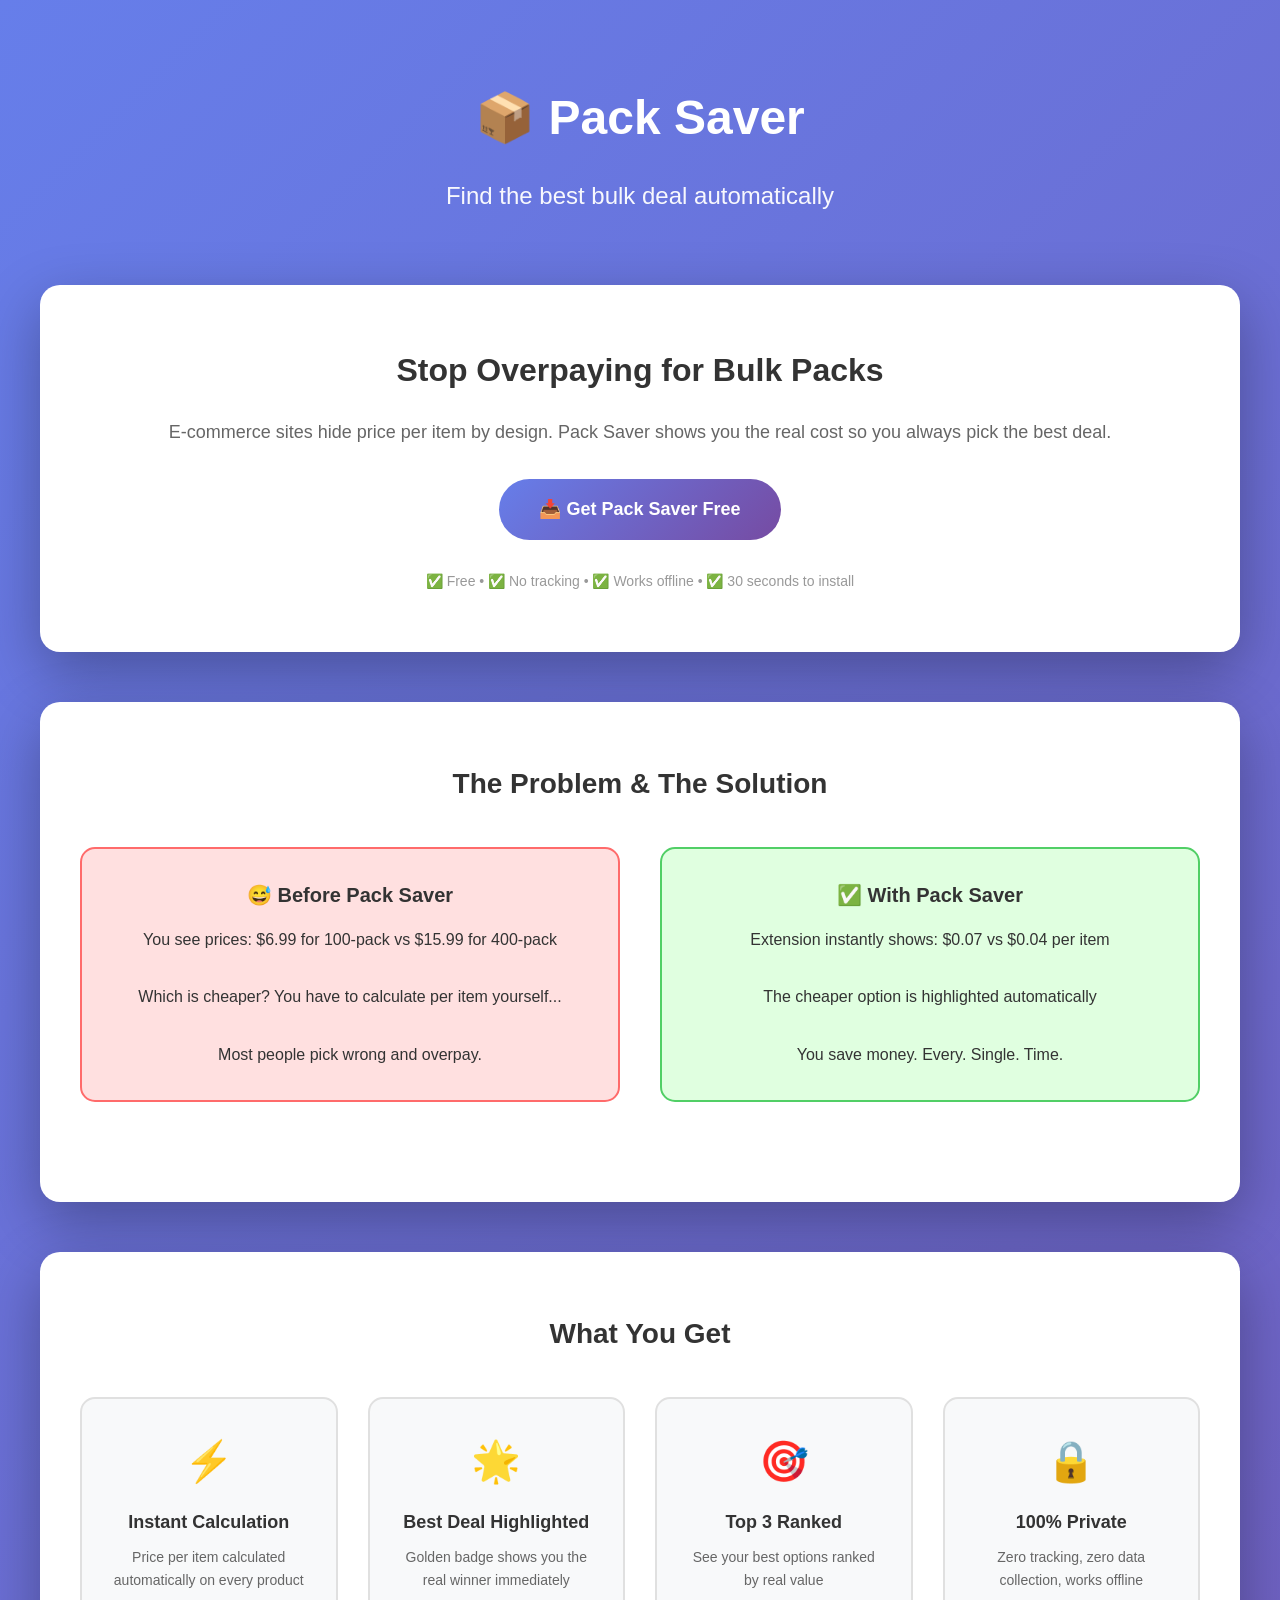
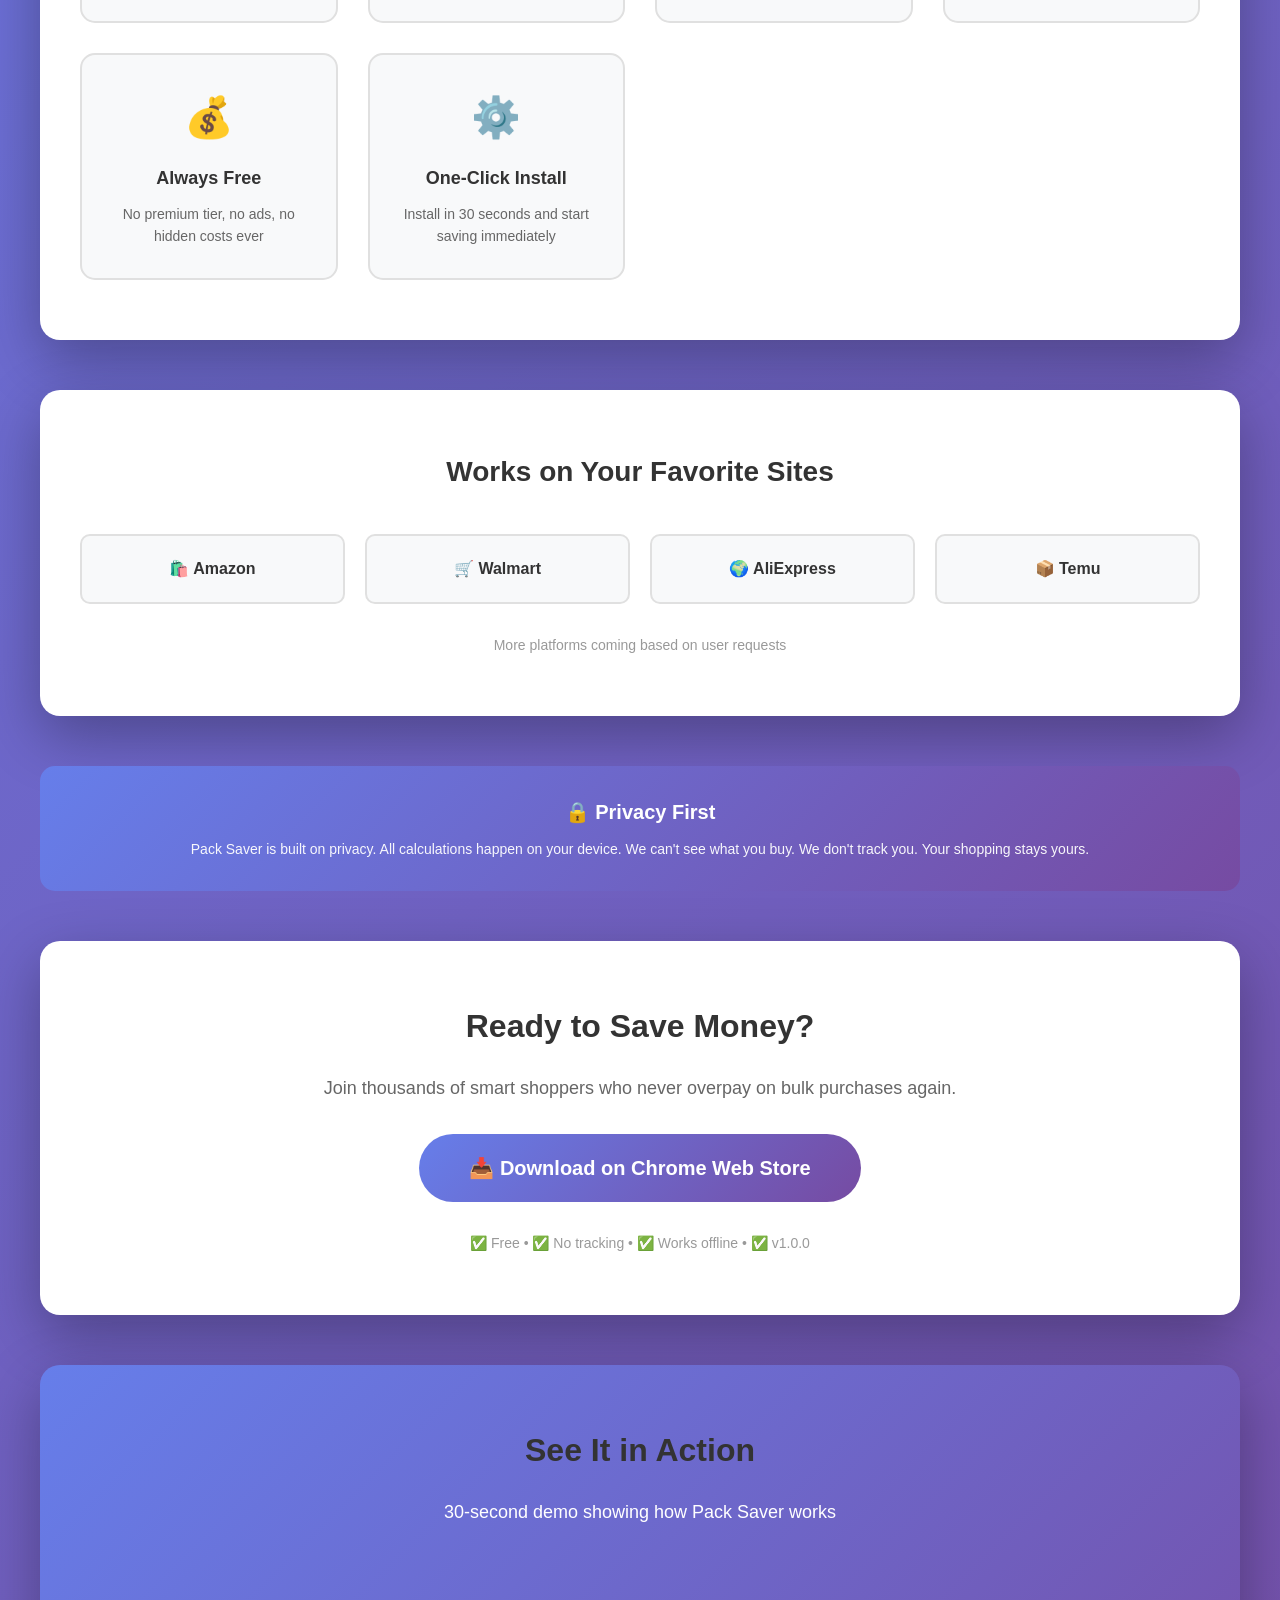
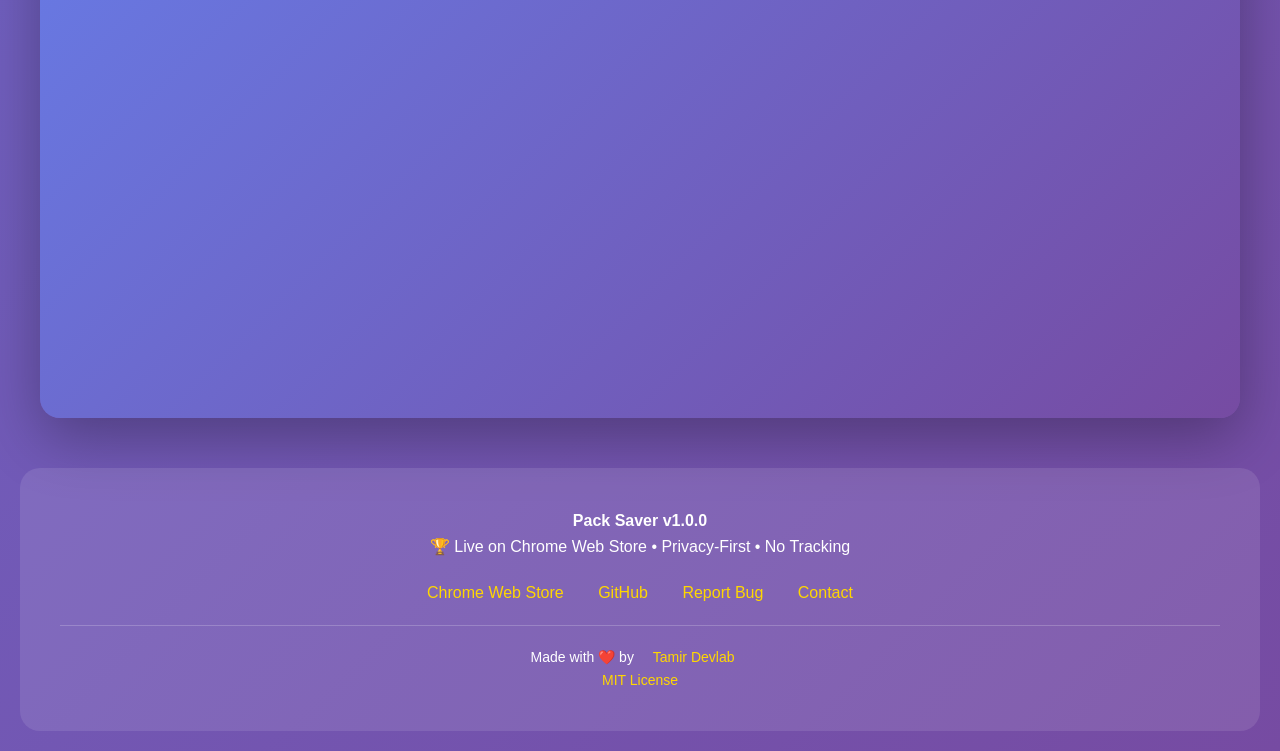
==== docs/index.html @ 0e86348d "Revise HTML structure and styles for better UX Updated meta tags, improved header and footer styles," ====
<!DOCTYPE html>
<html lang="en">
<head>
    <meta charset="UTF-8">
    <meta name="viewport" content="width=device-width, initial-scale=1.0">
    <meta name="description" content="Pack Saver - Instantly find the best bulk deals. Calculate price per item automatically on Amazon, Walmart, AliExpress & Temu. Free, no tracking, works offline.">
    <meta name="keywords" content="Chrome extension, bulk shopping, price comparison, save money, best deals">
    <meta name="author" content="Tamir Devlab">
    <title>Pack Saver - Find the Best Bulk Deal Automatically</title>
    <style>
        * {
            margin: 0;
            padding: 0;
            box-sizing: border-box;
        }

        body {
            font-family: -apple-system, BlinkMacSystemFont, 'Segoe UI', Roboto, Oxygen, Ubuntu, Cantarell, sans-serif;
            line-height: 1.6;
            color: #333;
            background: linear-gradient(135deg, #667eea 0%, #764ba2 100%);
            min-height: 100vh;
            padding: 20px;
        }

        .container {
            max-width: 1200px;
            margin: 0 auto;
        }

        /* Header */
        header {
            text-align: center;
            color: white;
            padding: 60px 20px 40px;
        }

        header h1 {
            font-size: 48px;
            margin-bottom: 20px;
            font-weight: 700;
        }

        header p {
            font-size: 24px;
            font-weight: 300;
            margin-bottom: 30px;
            opacity: 0.95;
        }

        /* Hero Section */
        .hero {
            background: white;
            border-radius: 20px;
            padding: 60px 40px;
            margin-bottom: 50px;
            box-shadow: 0 20px 60px rgba(0,0,0,0.3);
            text-align: center;
        }

        .hero h2 {
            font-size: 32px;
            margin-bottom: 20px;
            color: #333;
        }

        .hero p {
            font-size: 18px;
            color: #666;
            margin-bottom: 30px;
            line-height: 1.8;
        }

        .cta-button {
            display: inline-block;
            background: linear-gradient(135deg, #667eea 0%, #764ba2 100%);
            color: white;
            padding: 16px 40px;
            font-size: 18px;
            border-radius: 50px;
            text-decoration: none;
            font-weight: 600;
            transition: transform 0.2s, box-shadow 0.2s;
            cursor: pointer;
            border: none;
        }

        .cta-button:hover {
            transform: translateY(-3px);
            box-shadow: 0 10px 30px rgba(102, 126, 234, 0.4);
        }

        /* Problem/Solution */
        .problem-solution {
            background: white;
            border-radius: 20px;
            padding: 60px 40px;
            margin-bottom: 50px;
            box-shadow: 0 20px 60px rgba(0,0,0,0.3);
        }

        .problem-solution h2 {
            font-size: 28px;
            margin-bottom: 40px;
            text-align: center;
            color: #333;
        }

        .comparison {
            display: grid;
            grid-template-columns: 1fr 1fr;
            gap: 40px;
            margin-bottom: 40px;
        }

        .comparison-box {
            padding: 30px;
            border-radius: 15px;
            text-align: center;
        }

        .comparison-box.before {
            background: #ffe0e0;
            border: 2px solid #ff6b6b;
        }

        .comparison-box.after {
            background: #e0ffe0;
            border: 2px solid #51cf66;
        }

        .comparison-box h3 {
            font-size: 20px;
            margin-bottom: 15px;
        }

        .comparison-box p {
            font-size: 16px;
            line-height: 1.8;
        }

        /* Features */
        .features {
            background: white;
            border-radius: 20px;
            padding: 60px 40px;
            margin-bottom: 50px;
            box-shadow: 0 20px 60px rgba(0,0,0,0.3);
        }

        .features h2 {
            font-size: 28px;
            margin-bottom: 40px;
            text-align: center;
            color: #333;
        }

        .features-grid {
            display: grid;
            grid-template-columns: repeat(auto-fit, minmax(250px, 1fr));
            gap: 30px;
        }

        .feature-card {
            padding: 30px;
            background: #f8f9fa;
            border-radius: 15px;
            text-align: center;
            border: 2px solid #e0e0e0;
            transition: border-color 0.3s;
        }

        .feature-card:hover {
            border-color: #667eea;
        }

        .feature-card .emoji {
            font-size: 40px;
            margin-bottom: 15px;
            display: block;
        }

        .feature-card h3 {
            font-size: 18px;
            margin-bottom: 10px;
            color: #333;
        }

        .feature-card p {
            font-size: 14px;
            color: #666;
        }

        /* Platforms */
        .platforms {
            background: white;
            border-radius: 20px;
            padding: 60px 40px;
            margin-bottom: 50px;
            box-shadow: 0 20px 60px rgba(0,0,0,0.3);
            text-align: center;
        }

        .platforms h2 {
            font-size: 28px;
            margin-bottom: 40px;
            color: #333;
        }

        .platform-grid {
            display: grid;
            grid-template-columns: repeat(auto-fit, minmax(150px, 1fr));
            gap: 20px;
            margin-bottom: 30px;
        }

        .platform {
            padding: 20px;
            background: #f8f9fa;
            border-radius: 10px;
            font-weight: 600;
            color: #333;
            border: 2px solid #e0e0e0;
        }

        /* Privacy Banner */
        .privacy-banner {
            background: linear-gradient(135deg, #667eea 0%, #764ba2 100%);
            color: white;
            padding: 30px;
            border-radius: 15px;
            text-align: center;
            margin-bottom: 50px;
        }

        .privacy-banner h3 {
            font-size: 20px;
            margin-bottom: 10px;
        }

        .privacy-banner p {
            font-size: 14px;
            opacity: 0.95;
        }

        /* CTA Section */
        .cta-section {
            background: white;
            border-radius: 20px;
            padding: 60px 40px;
            margin-bottom: 50px;
            box-shadow: 0 20px 60px rgba(0,0,0,0.3);
            text-align: center;
        }

        .cta-section h2 {
            font-size: 32px;
            margin-bottom: 20px;
            color: #333;
        }

        .cta-section p {
            font-size: 18px;
            color: #666;
            margin-bottom: 30px;
            line-height: 1.8;
        }

        .badge {
            display: inline-block;
            background: #f8f9fa;
            padding: 15px 25px;
            border-radius: 25px;
            margin: 10px 5px;
            font-size: 14px;
            font-weight: 600;
            color: #333;
            border: 2px solid #667eea;
        }

        /* Footer */
        footer {
            background: rgba(255,255,255,0.1);
            color: white;
            padding: 40px;
            border-radius: 20px;
            text-align: center;
            margin-top: 50px;
        }

        footer a {
            color: #FFD700;
            text-decoration: none;
            margin: 0 15px;
            transition: opacity 0.3s;
        }

        footer a:hover {
            opacity: 0.8;
        }

        .footer-links {
            margin: 20px 0;
        }

        /* Responsive */
        @media (max-width: 768px) {
            header h1 {
                font-size: 32px;
            }

            header p {
                font-size: 18px;
            }

            .comparison {
                grid-template-columns: 1fr;
            }

            .hero, .problem-solution, .features, .platforms, .cta-section, footer {
                padding: 40px 20px;
            }

            .hero h2, .problem-solution h2, .features h2, .cta-section h2 {
                font-size: 24px;
            }
        }
    </style>
</head>
<body>
    <!-- Header -->
    <header>
        <h1>📦 Pack Saver</h1>
        <p>Find the best bulk deal automatically</p>
    </header>

    <div class="container">
        <!-- Hero -->
        <section class="hero">
            <h2>Stop Overpaying for Bulk Packs</h2>
            <p>E-commerce sites hide price per item by design. Pack Saver shows you the real cost so you always pick the best deal.</p>
            
            <a href="https://chromewebstore.google.com/detail/pack-saver-bulk-best-deal/ielgindoagjdlamfkpioiokokfdhpmge" target="_blank" class="cta-button">
                📥 Get Pack Saver Free
            </a>

            <div style="margin-top: 30px; font-size: 14px; color: #999;">
                ✅ Free • ✅ No tracking • ✅ Works offline • ✅ 30 seconds to install
            </div>
        </section>

        <!-- Problem vs Solution -->
        <section class="problem-solution">
            <h2>The Problem & The Solution</h2>
            
            <div class="comparison">
                <div class="comparison-box before">
                    <h3>😅 Before Pack Saver</h3>
                    <p>
                        You see prices: $6.99 for 100-pack vs $15.99 for 400-pack<br><br>
                        Which is cheaper? You have to calculate per item yourself...<br><br>
                        Most people pick wrong and overpay.
                    </p>
                </div>
                
                <div class="comparison-box after">
                    <h3>✅ With Pack Saver</h3>
                    <p>
                        Extension instantly shows: $0.07 vs $0.04 per item<br><br>
                        The cheaper option is highlighted automatically<br><br>
                        You save money. Every. Single. Time.
                    </p>
                </div>
            </div>
        </section>

        <!-- Features -->
        <section class="features">
            <h2>What You Get</h2>
            
            <div class="features-grid">
                <div class="feature-card">
                    <span class="emoji">⚡</span>
                    <h3>Instant Calculation</h3>
                    <p>Price per item calculated automatically on every product</p>
                </div>
                
                <div class="feature-card">
                    <span class="emoji">🌟</span>
                    <h3>Best Deal Highlighted</h3>
                    <p>Golden badge shows you the real winner immediately</p>
                </div>
                
                <div class="feature-card">
                    <span class="emoji">🎯</span>
                    <h3>Top 3 Ranked</h3>
                    <p>See your best options ranked by real value</p>
                </div>
                
                <div class="feature-card">
                    <span class="emoji">🔒</span>
                    <h3>100% Private</h3>
                    <p>Zero tracking, zero data collection, works offline</p>
                </div>
                
                <div class="feature-card">
                    <span class="emoji">💰</span>
                    <h3>Always Free</h3>
                    <p>No premium tier, no ads, no hidden costs ever</p>
                </div>
                
                <div class="feature-card">
                    <span class="emoji">⚙️</span>
                    <h3>One-Click Install</h3>
                    <p>Install in 30 seconds and start saving immediately</p>
                </div>
            </div>
        </section>

        <!-- Platforms -->
        <section class="platforms">
            <h2>Works on Your Favorite Sites</h2>
            
            <div class="platform-grid">
                <div class="platform">🛍️ Amazon</div>
                <div class="platform">🛒 Walmart</div>
                <div class="platform">🌍 AliExpress</div>
                <div class="platform">📦 Temu</div>
            </div>
            
            <p style="font-size: 14px; color: #999;">More platforms coming based on user requests</p>
        </section>

        <!-- Privacy -->
        <section class="privacy-banner">
            <h3>🔒 Privacy First</h3>
            <p>Pack Saver is built on privacy. All calculations happen on your device. We can't see what you buy. We don't track you. Your shopping stays yours.</p>
        </section>

        <!-- Call to Action -->
        <section class="cta-section">
            <h2>Ready to Save Money?</h2>
            <p>Join thousands of smart shoppers who never overpay on bulk purchases again.</p>
            
            <a href="https://chromewebstore.google.com/detail/pack-saver-bulk-best-deal/ielgindoagjdlamfkpioiokokfdhpmge" target="_blank" class="cta-button" style="font-size: 20px; padding: 18px 50px;">
                📥 Download on Chrome Web Store
            </a>

            <div style="margin-top: 30px; font-size: 14px; color: #999;">
                ✅ Free • ✅ No tracking • ✅ Works offline • ✅ v1.0.0
            </div>
        </section>

        <!-- Demo Video -->
        <section class="hero" style="background: linear-gradient(135deg, #667eea 0%, #764ba2 100%); color: white;">
            <h2>See It in Action</h2>
            <p style="color: white; margin-bottom: 30px;">30-second demo showing how Pack Saver works</p>
            
            <iframe width="100%" height="400" style="border-radius: 15px; max-width: 600px; margin: 0 auto; display: block;"
                src="https://www.youtube.com/embed/cP961MSi1RQ" frameborder="0" allow="accelerometer; autoplay; clipboard-write; encrypted-media; gyroscope; picture-in-picture" allowfullscreen>
            </iframe>
        </section>
    </div>

    <!-- Footer -->
    <footer>
        <p><strong>Pack Saver v1.0.0</strong></p>
        <p>🏆 Live on Chrome Web Store • Privacy-First • No Tracking</p>
        
        <div class="footer-links">
            <a href="https://chromewebstore.google.com/detail/pack-saver-bulk-best-deal/ielgindoagjdlamfkpioiokokfdhpmge" target="_blank">Chrome Web Store</a>
            <a href="https://github.com/tamir-br/Pack-Saver" target="_blank">GitHub</a>
            <a href="https://github.com/tamir-br/Pack-Saver/issues" target="_blank">Report Bug</a>
            <a href="mailto:tamir.devlab@gmail.com">Contact</a>
        </div>

        <p style="margin-top: 20px; font-size: 14px; border-top: 1px solid rgba(255,255,255,0.2); padding-top: 20px;">
            Made with ❤️ by <a href="https://github.com/tamir-br" target="_blank">Tamir Devlab</a><br>
            <a href="https://github.com/tamir-br/Pack-Saver/blob/main/LICENSE" target="_blank">MIT License</a>
        </p>
    </footer>
</body>
</html>
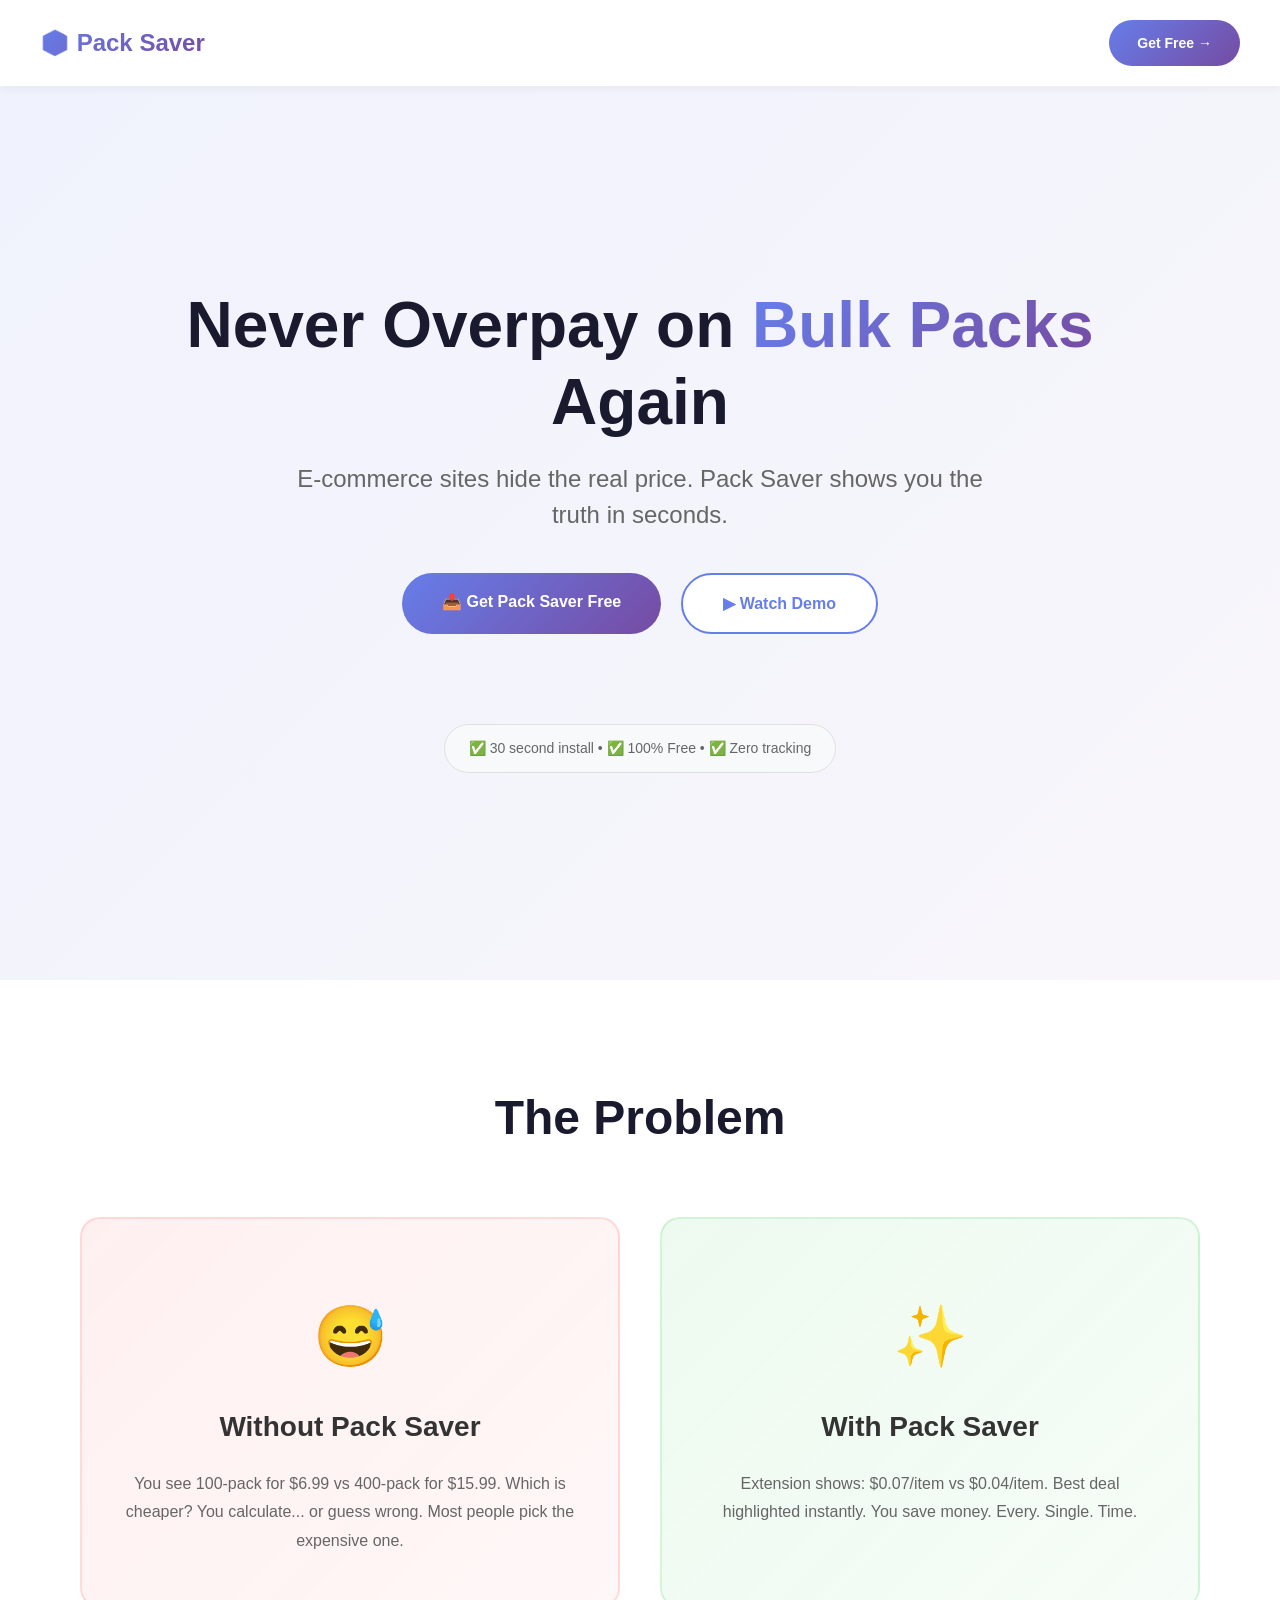
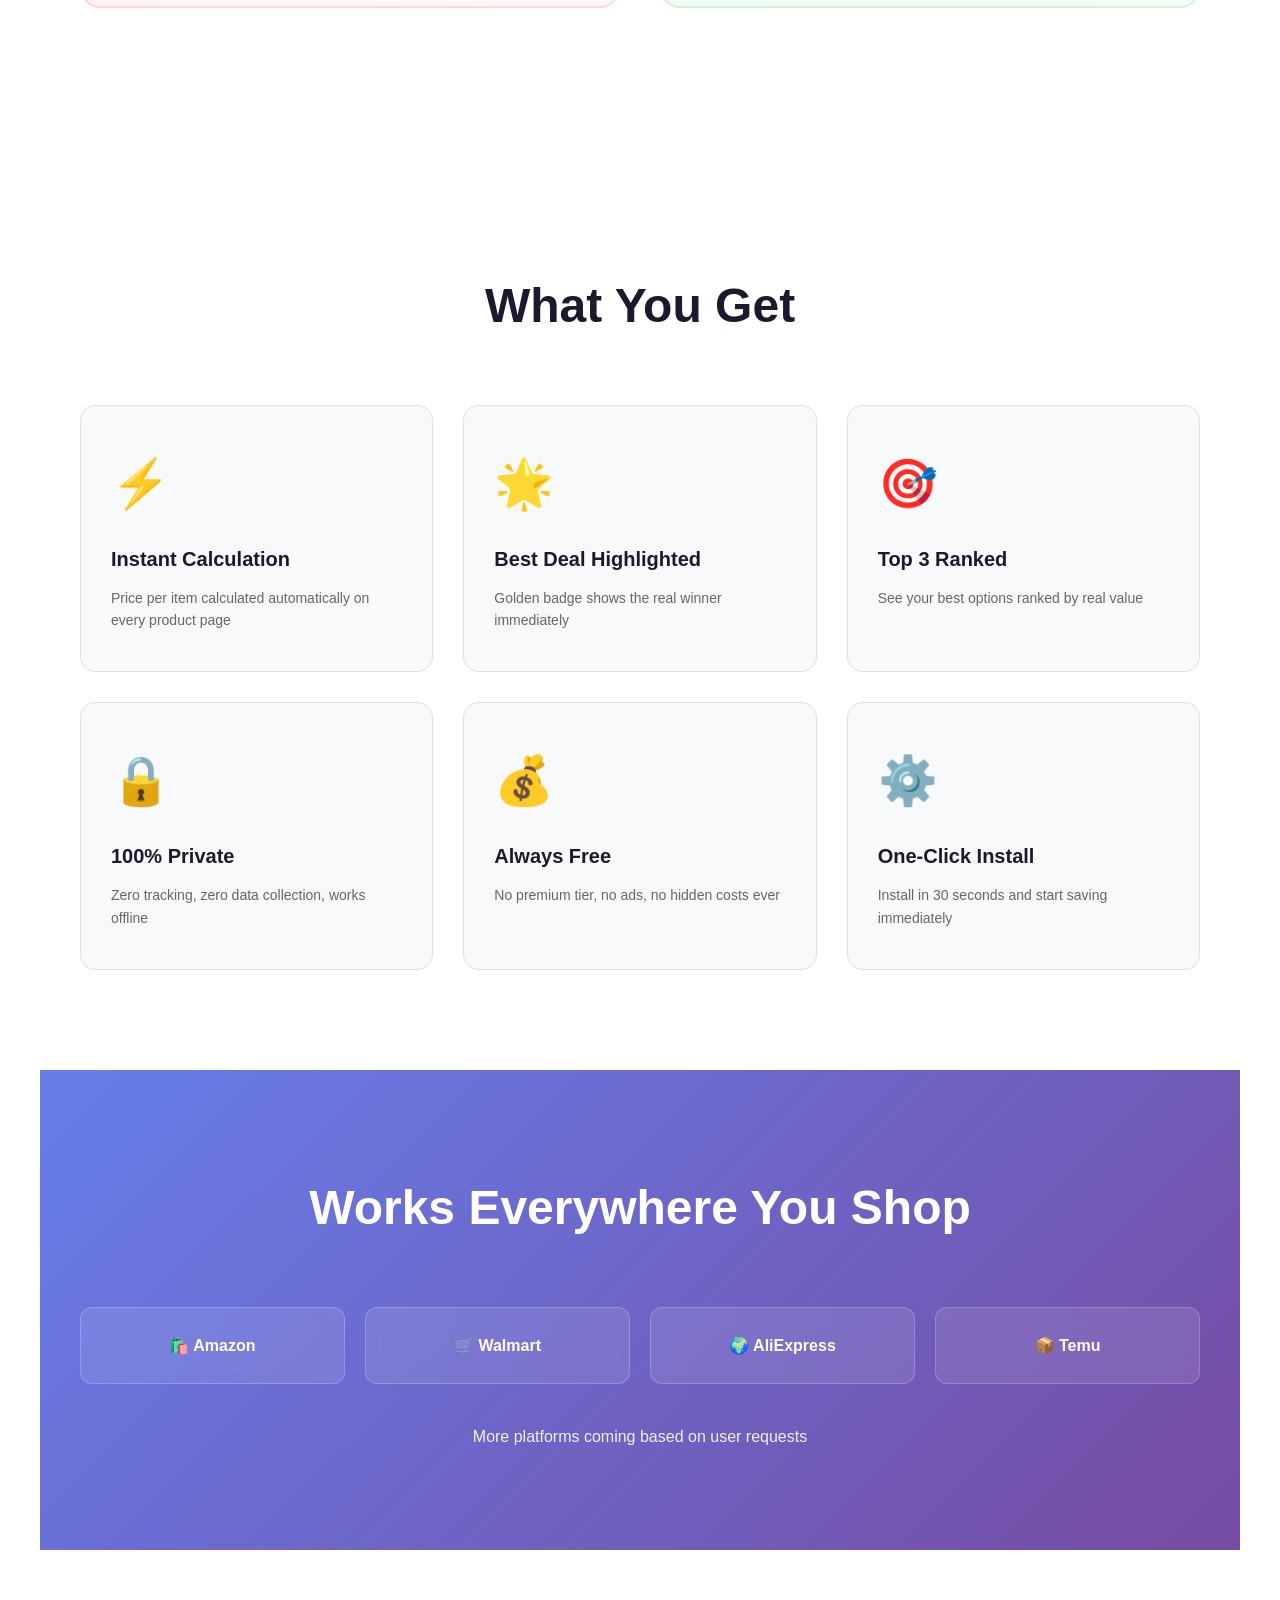
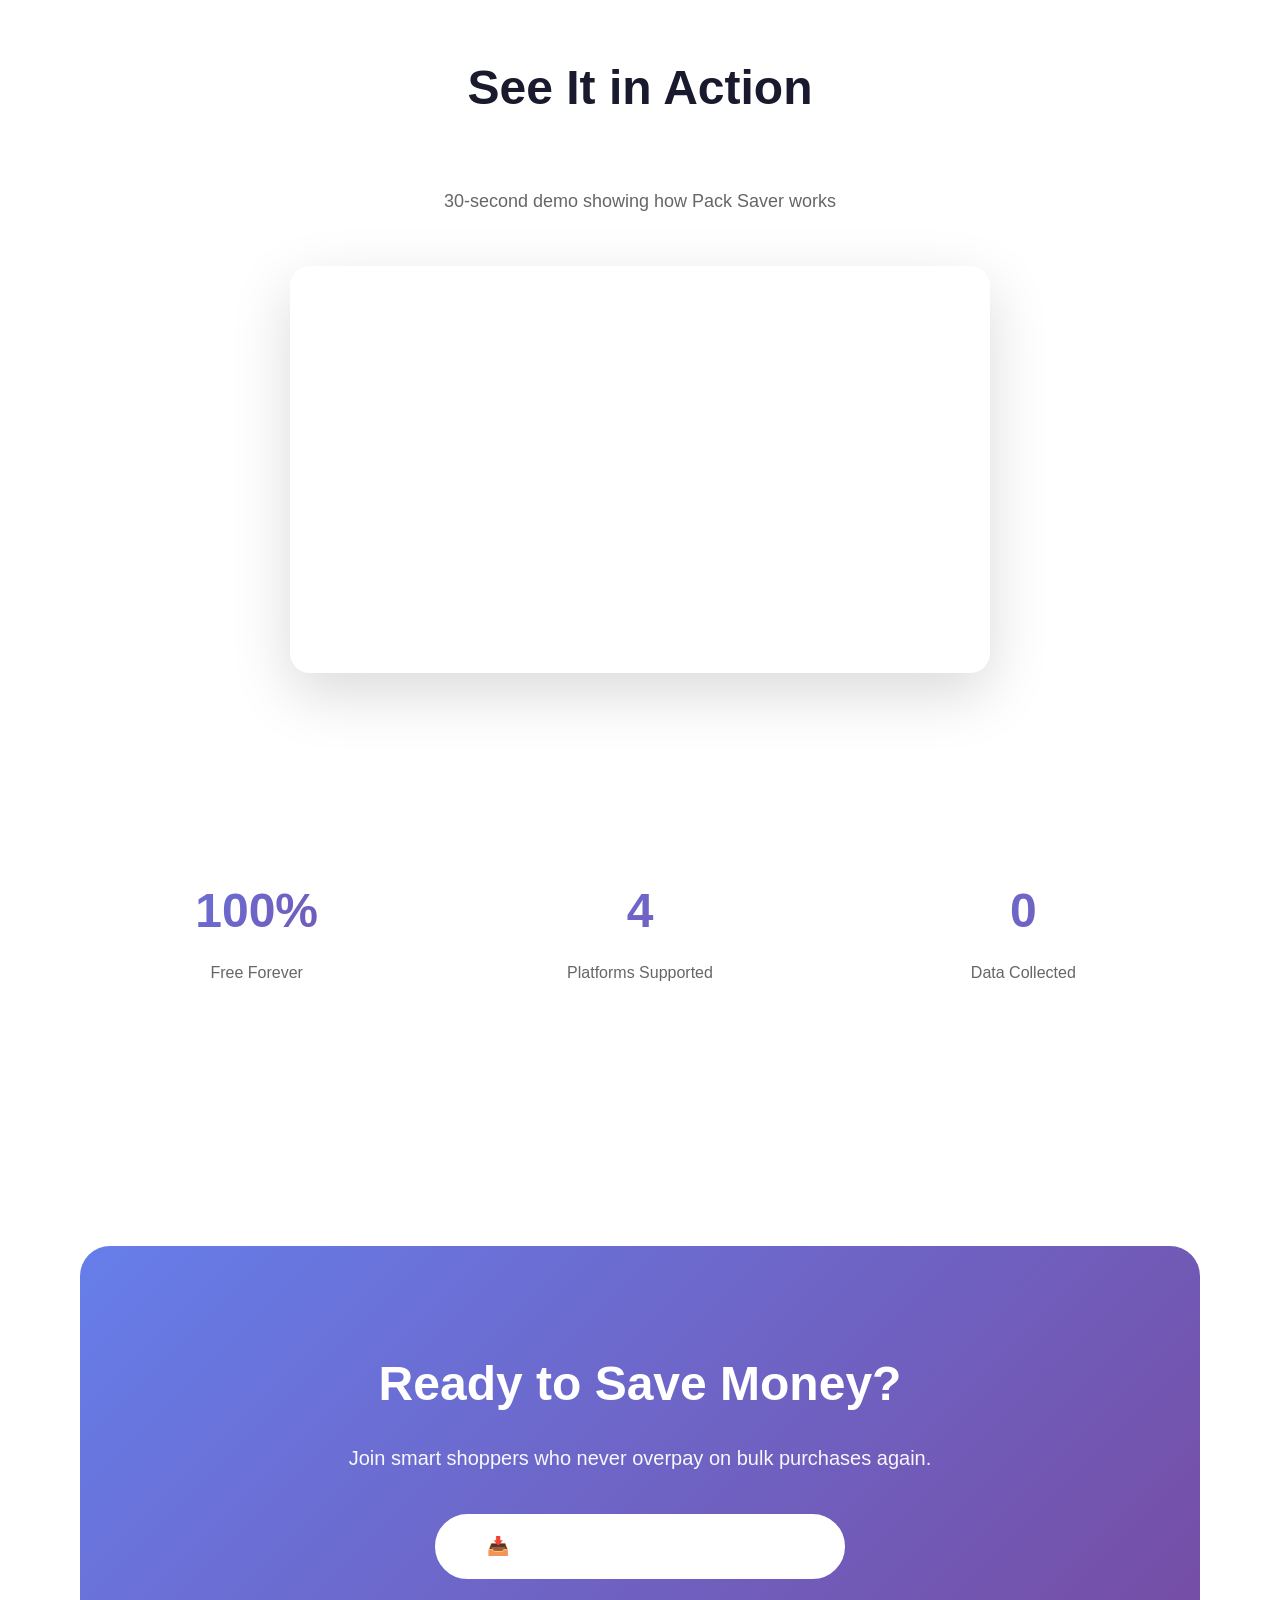
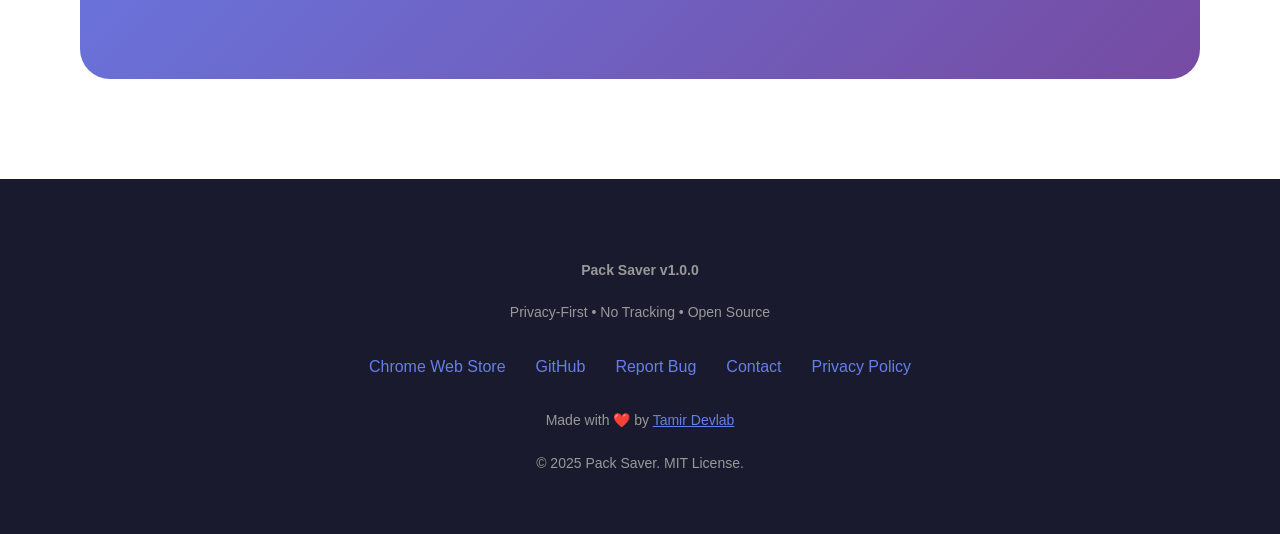
==== commit 575c1dec: "Refactor styles and update HTML structure Added CSS variables for theming and improved layout styles" ====
--- a/docs/index.html
+++ b/docs/index.html
@@ -14,470 +14,650 @@
             box-sizing: border-box;
         }
 
+        :root {
+            --primary: #667eea;
+            --primary-dark: #764ba2;
+            --accent: #FFD700;
+            --dark: #1a1a2e;
+            --light: #f8f9fa;
+            --text: #333;
+            --text-light: #666;
+        }
+
+        html {
+            scroll-behavior: smooth;
+        }
+
         body {
             font-family: -apple-system, BlinkMacSystemFont, 'Segoe UI', Roboto, Oxygen, Ubuntu, Cantarell, sans-serif;
             line-height: 1.6;
-            color: #333;
-            background: linear-gradient(135deg, #667eea 0%, #764ba2 100%);
-            min-height: 100vh;
-            padding: 20px;
-        }
-
-        .container {
-            max-width: 1200px;
-            margin: 0 auto;
-        }
-
-        /* Header */
-        header {
-            text-align: center;
+            color: var(--text);
+            background: #fff;
+            overflow-x: hidden;
+        }
+
+        /* Navigation */
+        nav {
+            position: fixed;
+            top: 0;
+            width: 100%;
+            background: rgba(255, 255, 255, 0.95);
+            backdrop-filter: blur(10px);
+            padding: 20px 40px;
+            display: flex;
+            justify-content: space-between;
+            align-items: center;
+            z-index: 1000;
+            box-shadow: 0 2px 10px rgba(0,0,0,0.05);
+        }
+
+        nav .logo {
+            font-size: 24px;
+            font-weight: 700;
+            background: linear-gradient(135deg, var(--primary), var(--primary-dark));
+            -webkit-background-clip: text;
+            -webkit-text-fill-color: transparent;
+            background-clip: text;
+        }
+
+        nav .cta-nav {
+            background: linear-gradient(135deg, var(--primary), var(--primary-dark));
             color: white;
-            padding: 60px 20px 40px;
-        }
-
-        header h1 {
-            font-size: 48px;
-            margin-bottom: 20px;
-            font-weight: 700;
-        }
-
-        header p {
-            font-size: 24px;
-            font-weight: 300;
-            margin-bottom: 30px;
-            opacity: 0.95;
-        }
-
-        /* Hero Section */
-        .hero {
-            background: white;
-            border-radius: 20px;
-            padding: 60px 40px;
-            margin-bottom: 50px;
-            box-shadow: 0 20px 60px rgba(0,0,0,0.3);
-            text-align: center;
-        }
-
-        .hero h2 {
-            font-size: 32px;
-            margin-bottom: 20px;
-            color: #333;
-        }
-
-        .hero p {
-            font-size: 18px;
-            color: #666;
-            margin-bottom: 30px;
-            line-height: 1.8;
-        }
-
-        .cta-button {
-            display: inline-block;
-            background: linear-gradient(135deg, #667eea 0%, #764ba2 100%);
-            color: white;
-            padding: 16px 40px;
-            font-size: 18px;
+            padding: 12px 28px;
             border-radius: 50px;
             text-decoration: none;
             font-weight: 600;
             transition: transform 0.2s, box-shadow 0.2s;
             cursor: pointer;
             border: none;
-        }
-
-        .cta-button:hover {
+            font-size: 14px;
+        }
+
+        nav .cta-nav:hover {
+            transform: translateY(-2px);
+            box-shadow: 0 10px 25px rgba(102, 126, 234, 0.3);
+        }
+
+        /* Hero Section */
+        .hero {
+            margin-top: 80px;
+            min-height: 100vh;
+            display: flex;
+            align-items: center;
+            justify-content: center;
+            background: linear-gradient(135deg, rgba(102, 126, 234, 0.1) 0%, rgba(118, 75, 162, 0.05) 100%);
+            position: relative;
+            overflow: hidden;
+        }
+
+        .hero::before {
+            content: '';
+            position: absolute;
+            top: -50%;
+            right: -50%;
+            width: 500px;
+            height: 500px;
+            background: radial-gradient(circle, rgba(102, 126, 234, 0.1) 0%, transparent 70%);
+            border-radius: 50%;
+            pointer-events: none;
+        }
+
+        .hero::after {
+            content: '';
+            position: absolute;
+            bottom: -50%;
+            left: -50%;
+            width: 500px;
+            height: 500px;
+            background: radial-gradient(circle, rgba(118, 75, 162, 0.1) 0%, transparent 70%);
+            border-radius: 50%;
+            pointer-events: none;
+        }
+
+        .hero-content {
+            max-width: 1000px;
+            margin: 0 auto;
+            padding: 80px 40px;
+            text-align: center;
+            position: relative;
+            z-index: 10;
+        }
+
+        .hero h1 {
+            font-size: 64px;
+            font-weight: 800;
+            margin-bottom: 20px;
+            line-height: 1.2;
+            color: var(--dark);
+        }
+
+        .hero h1 .highlight {
+            background: linear-gradient(135deg, var(--primary), var(--primary-dark));
+            -webkit-background-clip: text;
+            -webkit-text-fill-color: transparent;
+            background-clip: text;
+        }
+
+        .hero-subtitle {
+            font-size: 24px;
+            color: var(--text-light);
+            margin-bottom: 40px;
+            line-height: 1.5;
+            max-width: 700px;
+            margin-left: auto;
+            margin-right: auto;
+        }
+
+        .hero-cta {
+            display: flex;
+            gap: 20px;
+            justify-content: center;
+            flex-wrap: wrap;
+            margin-bottom: 60px;
+        }
+
+        .btn {
+            padding: 16px 40px;
+            font-size: 16px;
+            border-radius: 50px;
+            font-weight: 600;
+            text-decoration: none;
+            transition: all 0.3s;
+            cursor: pointer;
+            border: none;
+            display: inline-block;
+        }
+
+        .btn-primary {
+            background: linear-gradient(135deg, var(--primary), var(--primary-dark));
+            color: white;
+        }
+
+        .btn-primary:hover {
             transform: translateY(-3px);
-            box-shadow: 0 10px 30px rgba(102, 126, 234, 0.4);
-        }
-
-        /* Problem/Solution */
-        .problem-solution {
+            box-shadow: 0 15px 40px rgba(102, 126, 234, 0.3);
+        }
+
+        .btn-secondary {
+            border: 2px solid var(--primary);
+            color: var(--primary);
             background: white;
-            border-radius: 20px;
-            padding: 60px 40px;
-            margin-bottom: 50px;
-            box-shadow: 0 20px 60px rgba(0,0,0,0.3);
-        }
-
-        .problem-solution h2 {
-            font-size: 28px;
-            margin-bottom: 40px;
-            text-align: center;
-            color: #333;
-        }
-
-        .comparison {
+        }
+
+        .btn-secondary:hover {
+            background: var(--primary);
+            color: white;
+            transform: translateY(-3px);
+        }
+
+        .demo-badge {
+            display: inline-block;
+            background: var(--light);
+            padding: 12px 24px;
+            border-radius: 50px;
+            font-size: 14px;
+            color: var(--text-light);
+            margin-top: 30px;
+            border: 1px solid #e0e0e0;
+        }
+
+        /* Problem/Solution Section */
+        .section {
+            max-width: 1200px;
+            margin: 0 auto;
+            padding: 100px 40px;
+        }
+
+        .section-title {
+            font-size: 48px;
+            font-weight: 800;
+            text-align: center;
+            margin-bottom: 60px;
+            color: var(--dark);
+        }
+
+        .comparison-grid {
             display: grid;
             grid-template-columns: 1fr 1fr;
             gap: 40px;
-            margin-bottom: 40px;
-        }
-
-        .comparison-box {
-            padding: 30px;
-            border-radius: 15px;
-            text-align: center;
-        }
-
-        .comparison-box.before {
-            background: #ffe0e0;
-            border: 2px solid #ff6b6b;
-        }
-
-        .comparison-box.after {
-            background: #e0ffe0;
-            border: 2px solid #51cf66;
-        }
-
-        .comparison-box h3 {
-            font-size: 20px;
-            margin-bottom: 15px;
-        }
-
-        .comparison-box p {
+            margin-bottom: 60px;
+        }
+
+        .comparison-card {
+            padding: 50px 40px;
+            border-radius: 20px;
+            text-align: center;
+        }
+
+        .comparison-card.before {
+            background: linear-gradient(135deg, rgba(255, 107, 107, 0.1) 0%, rgba(255, 107, 107, 0.05) 100%);
+            border: 2px solid rgba(255, 107, 107, 0.2);
+        }
+
+        .comparison-card.after {
+            background: linear-gradient(135deg, rgba(81, 207, 102, 0.1) 0%, rgba(81, 207, 102, 0.05) 100%);
+            border: 2px solid rgba(81, 207, 102, 0.2);
+        }
+
+        .comparison-card h3 {
+            font-size: 28px;
+            margin-bottom: 20px;
+            font-weight: 700;
+        }
+
+        .comparison-card .big-emoji {
+            font-size: 60px;
+            margin: 20px 0;
+        }
+
+        .comparison-card p {
             font-size: 16px;
+            color: var(--text-light);
             line-height: 1.8;
         }
 
-        /* Features */
-        .features {
-            background: white;
-            border-radius: 20px;
-            padding: 60px 40px;
-            margin-bottom: 50px;
-            box-shadow: 0 20px 60px rgba(0,0,0,0.3);
-        }
-
-        .features h2 {
-            font-size: 28px;
-            margin-bottom: 40px;
-            text-align: center;
-            color: #333;
-        }
-
+        /* Features Section */
         .features-grid {
             display: grid;
-            grid-template-columns: repeat(auto-fit, minmax(250px, 1fr));
+            grid-template-columns: repeat(auto-fit, minmax(280px, 1fr));
             gap: 30px;
+            margin-top: 60px;
         }
 
         .feature-card {
-            padding: 30px;
-            background: #f8f9fa;
+            padding: 40px 30px;
+            background: var(--light);
             border-radius: 15px;
-            text-align: center;
-            border: 2px solid #e0e0e0;
-            transition: border-color 0.3s;
+            border: 1px solid #e0e0e0;
+            transition: all 0.3s;
         }
 
         .feature-card:hover {
-            border-color: #667eea;
-        }
-
-        .feature-card .emoji {
-            font-size: 40px;
-            margin-bottom: 15px;
+            transform: translateY(-10px);
+            box-shadow: 0 20px 40px rgba(0, 0, 0, 0.1);
+            border-color: var(--primary);
+        }
+
+        .feature-card .icon {
+            font-size: 48px;
+            margin-bottom: 20px;
             display: block;
         }
 
-        .feature-card h3 {
-            font-size: 18px;
-            margin-bottom: 10px;
-            color: #333;
+        .feature-card h4 {
+            font-size: 20px;
+            margin-bottom: 12px;
+            font-weight: 700;
+            color: var(--dark);
         }
 
         .feature-card p {
             font-size: 14px;
-            color: #666;
-        }
-
-        /* Platforms */
-        .platforms {
-            background: white;
-            border-radius: 20px;
-            padding: 60px 40px;
-            margin-bottom: 50px;
-            box-shadow: 0 20px 60px rgba(0,0,0,0.3);
-            text-align: center;
-        }
-
-        .platforms h2 {
-            font-size: 28px;
-            margin-bottom: 40px;
-            color: #333;
-        }
-
-        .platform-grid {
+            color: var(--text-light);
+            line-height: 1.6;
+        }
+
+        /* Platforms Section */
+        .platforms-section {
+            background: linear-gradient(135deg, var(--primary) 0%, var(--primary-dark) 100%);
+            color: white;
+            text-align: center;
+        }
+
+        .platforms-section .section-title {
+            color: white;
+            margin-bottom: 60px;
+        }
+
+        .platforms-grid {
             display: grid;
             grid-template-columns: repeat(auto-fit, minmax(150px, 1fr));
             gap: 20px;
-            margin-bottom: 30px;
-        }
-
-        .platform {
-            padding: 20px;
-            background: #f8f9fa;
-            border-radius: 10px;
+            margin-bottom: 40px;
+        }
+
+        .platform-badge {
+            background: rgba(255, 255, 255, 0.1);
+            padding: 25px 20px;
+            border-radius: 12px;
             font-weight: 600;
-            color: #333;
-            border: 2px solid #e0e0e0;
-        }
-
-        /* Privacy Banner */
-        .privacy-banner {
-            background: linear-gradient(135deg, #667eea 0%, #764ba2 100%);
+            border: 1px solid rgba(255, 255, 255, 0.2);
+            backdrop-filter: blur(10px);
+            transition: all 0.3s;
+        }
+
+        .platform-badge:hover {
+            background: rgba(255, 255, 255, 0.2);
+            transform: translateY(-5px);
+        }
+
+        /* Video Section */
+        .video-section {
+            text-align: center;
+        }
+
+        .video-container {
+            max-width: 700px;
+            margin: 50px auto 0;
+            border-radius: 20px;
+            overflow: hidden;
+            box-shadow: 0 20px 60px rgba(0, 0, 0, 0.15);
+        }
+
+        .video-container iframe {
+            width: 100%;
+            height: 400px;
+            border: none;
+        }
+
+        /* Stats Section */
+        .stats {
+            display: grid;
+            grid-template-columns: repeat(auto-fit, minmax(200px, 1fr));
+            gap: 30px;
+            margin-bottom: 60px;
+        }
+
+        .stat-box {
+            text-align: center;
+        }
+
+        .stat-number {
+            font-size: 48px;
+            font-weight: 800;
+            background: linear-gradient(135deg, var(--primary), var(--primary-dark));
+            -webkit-background-clip: text;
+            -webkit-text-fill-color: transparent;
+            background-clip: text;
+        }
+
+        .stat-label {
+            font-size: 16px;
+            color: var(--text-light);
+            margin-top: 10px;
+        }
+
+        /* CTA Final Section */
+        .final-cta {
+            background: linear-gradient(135deg, var(--primary) 0%, var(--primary-dark) 100%);
             color: white;
-            padding: 30px;
-            border-radius: 15px;
-            text-align: center;
-            margin-bottom: 50px;
-        }
-
-        .privacy-banner h3 {
+            text-align: center;
+            padding: 100px 40px;
+            border-radius: 30px;
+        }
+
+        .final-cta h2 {
+            font-size: 48px;
+            margin-bottom: 20px;
+            font-weight: 800;
+        }
+
+        .final-cta p {
             font-size: 20px;
-            margin-bottom: 10px;
-        }
-
-        .privacy-banner p {
-            font-size: 14px;
+            margin-bottom: 40px;
             opacity: 0.95;
-        }
-
-        /* CTA Section */
-        .cta-section {
-            background: white;
-            border-radius: 20px;
-            padding: 60px 40px;
-            margin-bottom: 50px;
-            box-shadow: 0 20px 60px rgba(0,0,0,0.3);
-            text-align: center;
-        }
-
-        .cta-section h2 {
-            font-size: 32px;
-            margin-bottom: 20px;
-            color: #333;
-        }
-
-        .cta-section p {
-            font-size: 18px;
-            color: #666;
-            margin-bottom: 30px;
-            line-height: 1.8;
-        }
-
-        .badge {
-            display: inline-block;
-            background: #f8f9fa;
-            padding: 15px 25px;
-            border-radius: 25px;
-            margin: 10px 5px;
-            font-size: 14px;
-            font-weight: 600;
-            color: #333;
-            border: 2px solid #667eea;
+            max-width: 600px;
+            margin-left: auto;
+            margin-right: auto;
         }
 
         /* Footer */
         footer {
-            background: rgba(255,255,255,0.1);
+            background: var(--dark);
             color: white;
-            padding: 40px;
-            border-radius: 20px;
-            text-align: center;
-            margin-top: 50px;
-        }
-
-        footer a {
-            color: #FFD700;
+            padding: 60px 40px;
+            text-align: center;
+        }
+
+        .footer-links {
+            display: flex;
+            justify-content: center;
+            gap: 30px;
+            margin: 30px 0;
+            flex-wrap: wrap;
+        }
+
+        .footer-links a {
+            color: var(--primary);
             text-decoration: none;
-            margin: 0 15px;
             transition: opacity 0.3s;
         }
 
-        footer a:hover {
+        .footer-links a:hover {
             opacity: 0.8;
         }
 
-        .footer-links {
-            margin: 20px 0;
+        footer p {
+            color: #999;
+            font-size: 14px;
+            margin-top: 20px;
         }
 
         /* Responsive */
         @media (max-width: 768px) {
-            header h1 {
+            nav {
+                padding: 15px 20px;
+            }
+
+            .hero {
+                margin-top: 60px;
+            }
+
+            .hero-content {
+                padding: 40px 20px;
+            }
+
+            .hero h1 {
+                font-size: 42px;
+            }
+
+            .hero-subtitle {
+                font-size: 18px;
+            }
+
+            .section {
+                padding: 60px 20px;
+            }
+
+            .section-title {
+                font-size: 36px;
+            }
+
+            .comparison-grid {
+                grid-template-columns: 1fr;
+                gap: 20px;
+            }
+
+            .comparison-card {
+                padding: 30px 20px;
+            }
+
+            .video-container iframe {
+                height: 250px;
+            }
+
+            .final-cta {
+                padding: 50px 20px;
+            }
+
+            .final-cta h2 {
                 font-size: 32px;
             }
 
-            header p {
-                font-size: 18px;
-            }
-
-            .comparison {
-                grid-template-columns: 1fr;
-            }
-
-            .hero, .problem-solution, .features, .platforms, .cta-section, footer {
-                padding: 40px 20px;
-            }
-
-            .hero h2, .problem-solution h2, .features h2, .cta-section h2 {
-                font-size: 24px;
-            }
+            .hero h1 {
+                font-size: 36px;
+            }
+        }
+
+        /* Smooth animations */
+        @keyframes fadeInUp {
+            from {
+                opacity: 0;
+                transform: translateY(30px);
+            }
+            to {
+                opacity: 1;
+                transform: translateY(0);
+            }
+        }
+
+        .animate {
+            animation: fadeInUp 0.6s ease-out;
         }
     </style>
 </head>
 <body>
-    <!-- Header -->
-    <header>
-        <h1>📦 Pack Saver</h1>
-        <p>Find the best bulk deal automatically</p>
-    </header>
-
-    <div class="container">
-        <!-- Hero -->
-        <section class="hero">
-            <h2>Stop Overpaying for Bulk Packs</h2>
-            <p>E-commerce sites hide price per item by design. Pack Saver shows you the real cost so you always pick the best deal.</p>
+    <!-- Navigation -->
+    <nav>
+        <div class="logo">📦 Pack Saver</div>
+        <a href="https://chromewebstore.google.com/detail/pack-saver-bulk-best-deal/ielgindoagjdlamfkpioiokokfdhpmge" target="_blank" class="cta-nav">Get Free →</a>
+    </nav>
+
+    <!-- Hero Section -->
+    <section class="hero">
+        <div class="hero-content">
+            <h1>Never Overpay on <span class="highlight">Bulk Packs</span> Again</h1>
+            <p class="hero-subtitle">E-commerce sites hide the real price. Pack Saver shows you the truth in seconds.</p>
             
-            <a href="https://chromewebstore.google.com/detail/pack-saver-bulk-best-deal/ielgindoagjdlamfkpioiokokfdhpmge" target="_blank" class="cta-button">
-                📥 Get Pack Saver Free
-            </a>
-
-            <div style="margin-top: 30px; font-size: 14px; color: #999;">
-                ✅ Free • ✅ No tracking • ✅ Works offline • ✅ 30 seconds to install
-            </div>
-        </section>
-
-        <!-- Problem vs Solution -->
-        <section class="problem-solution">
-            <h2>The Problem & The Solution</h2>
+            <div class="hero-cta">
+                <a href="https://chromewebstore.google.com/detail/pack-saver-bulk-best-deal/ielgindoagjdlamfkpioiokokfdhpmge" target="_blank" class="btn btn-primary">📥 Get Pack Saver Free</a>
+                <a href="#demo" class="btn btn-secondary">▶ Watch Demo</a>
+            </div>
+
+            <div class="demo-badge">
+                ✅ 30 second install • ✅ 100% Free • ✅ Zero tracking
+            </div>
+        </div>
+    </section>
+
+    <!-- Problem/Solution Section -->
+    <section class="section">
+        <h2 class="section-title">The Problem</h2>
+        
+        <div class="comparison-grid">
+            <div class="comparison-card before">
+                <div class="big-emoji">😅</div>
+                <h3>Without Pack Saver</h3>
+                <p>You see 100-pack for $6.99 vs 400-pack for $15.99. Which is cheaper? You calculate... or guess wrong. Most people pick the expensive one.</p>
+            </div>
             
-            <div class="comparison">
-                <div class="comparison-box before">
-                    <h3>😅 Before Pack Saver</h3>
-                    <p>
-                        You see prices: $6.99 for 100-pack vs $15.99 for 400-pack<br><br>
-                        Which is cheaper? You have to calculate per item yourself...<br><br>
-                        Most people pick wrong and overpay.
-                    </p>
-                </div>
-                
-                <div class="comparison-box after">
-                    <h3>✅ With Pack Saver</h3>
-                    <p>
-                        Extension instantly shows: $0.07 vs $0.04 per item<br><br>
-                        The cheaper option is highlighted automatically<br><br>
-                        You save money. Every. Single. Time.
-                    </p>
-                </div>
-            </div>
-        </section>
-
-        <!-- Features -->
-        <section class="features">
-            <h2>What You Get</h2>
+            <div class="comparison-card after">
+                <div class="big-emoji">✨</div>
+                <h3>With Pack Saver</h3>
+                <p>Extension shows: $0.07/item vs $0.04/item. Best deal highlighted instantly. You save money. Every. Single. Time.</p>
+            </div>
+        </div>
+    </section>
+
+    <!-- Features Section -->
+    <section class="section">
+        <h2 class="section-title">What You Get</h2>
+        
+        <div class="features-grid">
+            <div class="feature-card">
+                <span class="icon">⚡</span>
+                <h4>Instant Calculation</h4>
+                <p>Price per item calculated automatically on every product page</p>
+            </div>
             
-            <div class="features-grid">
-                <div class="feature-card">
-                    <span class="emoji">⚡</span>
-                    <h3>Instant Calculation</h3>
-                    <p>Price per item calculated automatically on every product</p>
-                </div>
-                
-                <div class="feature-card">
-                    <span class="emoji">🌟</span>
-                    <h3>Best Deal Highlighted</h3>
-                    <p>Golden badge shows you the real winner immediately</p>
-                </div>
-                
-                <div class="feature-card">
-                    <span class="emoji">🎯</span>
-                    <h3>Top 3 Ranked</h3>
-                    <p>See your best options ranked by real value</p>
-                </div>
-                
-                <div class="feature-card">
-                    <span class="emoji">🔒</span>
-                    <h3>100% Private</h3>
-                    <p>Zero tracking, zero data collection, works offline</p>
-                </div>
-                
-                <div class="feature-card">
-                    <span class="emoji">💰</span>
-                    <h3>Always Free</h3>
-                    <p>No premium tier, no ads, no hidden costs ever</p>
-                </div>
-                
-                <div class="feature-card">
-                    <span class="emoji">⚙️</span>
-                    <h3>One-Click Install</h3>
-                    <p>Install in 30 seconds and start saving immediately</p>
-                </div>
-            </div>
-        </section>
-
-        <!-- Platforms -->
-        <section class="platforms">
-            <h2>Works on Your Favorite Sites</h2>
+            <div class="feature-card">
+                <span class="icon">🌟</span>
+                <h4>Best Deal Highlighted</h4>
+                <p>Golden badge shows the real winner immediately</p>
+            </div>
             
-            <div class="platform-grid">
-                <div class="platform">🛍️ Amazon</div>
-                <div class="platform">🛒 Walmart</div>
-                <div class="platform">🌍 AliExpress</div>
-                <div class="platform">📦 Temu</div>
+            <div class="feature-card">
+                <span class="icon">🎯</span>
+                <h4>Top 3 Ranked</h4>
+                <p>See your best options ranked by real value</p>
             </div>
             
-            <p style="font-size: 14px; color: #999;">More platforms coming based on user requests</p>
-        </section>
-
-        <!-- Privacy -->
-        <section class="privacy-banner">
-            <h3>🔒 Privacy First</h3>
-            <p>Pack Saver is built on privacy. All calculations happen on your device. We can't see what you buy. We don't track you. Your shopping stays yours.</p>
-        </section>
-
-        <!-- Call to Action -->
-        <section class="cta-section">
+            <div class="feature-card">
+                <span class="icon">🔒</span>
+                <h4>100% Private</h4>
+                <p>Zero tracking, zero data collection, works offline</p>
+            </div>
+            
+            <div class="feature-card">
+                <span class="icon">💰</span>
+                <h4>Always Free</h4>
+                <p>No premium tier, no ads, no hidden costs ever</p>
+            </div>
+            
+            <div class="feature-card">
+                <span class="icon">⚙️</span>
+                <h4>One-Click Install</h4>
+                <p>Install in 30 seconds and start saving immediately</p>
+            </div>
+        </div>
+    </section>
+
+    <!-- Platforms Section -->
+    <section class="section platforms-section">
+        <h2 class="section-title">Works Everywhere You Shop</h2>
+        
+        <div class="platforms-grid">
+            <div class="platform-badge">🛍️ Amazon</div>
+            <div class="platform-badge">🛒 Walmart</div>
+            <div class="platform-badge">🌍 AliExpress</div>
+            <div class="platform-badge">📦 Temu</div>
+        </div>
+
+        <p style="font-size: 16px; opacity: 0.9;">More platforms coming based on user requests</p>
+    </section>
+
+    <!-- Video Section -->
+    <section class="section video-section" id="demo">
+        <h2 class="section-title">See It in Action</h2>
+        <p style="color: var(--text-light); margin-bottom: 30px; font-size: 18px;">30-second demo showing how Pack Saver works</p>
+        
+        <div class="video-container">
+            <iframe src="https://www.youtube.com/embed/cP961MSi1RQ" frameborder="0" allow="accelerometer; autoplay; clipboard-write; encrypted-media; gyroscope; picture-in-picture" allowfullscreen></iframe>
+        </div>
+    </section>
+
+    <!-- Stats -->
+    <section class="section">
+        <div class="stats">
+            <div class="stat-box">
+                <div class="stat-number">100%</div>
+                <div class="stat-label">Free Forever</div>
+            </div>
+            <div class="stat-box">
+                <div class="stat-number">4</div>
+                <div class="stat-label">Platforms Supported</div>
+            </div>
+            <div class="stat-box">
+                <div class="stat-number">0</div>
+                <div class="stat-label">Data Collected</div>
+            </div>
+        </div>
+    </section>
+
+    <!-- Final CTA -->
+    <section class="section">
+        <div class="final-cta">
             <h2>Ready to Save Money?</h2>
-            <p>Join thousands of smart shoppers who never overpay on bulk purchases again.</p>
-            
-            <a href="https://chromewebstore.google.com/detail/pack-saver-bulk-best-deal/ielgindoagjdlamfkpioiokokfdhpmge" target="_blank" class="cta-button" style="font-size: 20px; padding: 18px 50px;">
-                📥 Download on Chrome Web Store
-            </a>
-
-            <div style="margin-top: 30px; font-size: 14px; color: #999;">
-                ✅ Free • ✅ No tracking • ✅ Works offline • ✅ v1.0.0
-            </div>
-        </section>
-
-        <!-- Demo Video -->
-        <section class="hero" style="background: linear-gradient(135deg, #667eea 0%, #764ba2 100%); color: white;">
-            <h2>See It in Action</h2>
-            <p style="color: white; margin-bottom: 30px;">30-second demo showing how Pack Saver works</p>
-            
-            <iframe width="100%" height="400" style="border-radius: 15px; max-width: 600px; margin: 0 auto; display: block;"
-                src="https://www.youtube.com/embed/cP961MSi1RQ" frameborder="0" allow="accelerometer; autoplay; clipboard-write; encrypted-media; gyroscope; picture-in-picture" allowfullscreen>
-            </iframe>
-        </section>
-    </div>
+            <p>Join smart shoppers who never overpay on bulk purchases again.</p>
+            <a href="https://chromewebstore.google.com/detail/pack-saver-bulk-best-deal/ielgindoagjdlamfkpioiokokfdhpmge" target="_blank" class="btn btn-secondary" style="border-color: white; color: white; font-size: 18px; padding: 16px 50px;">📥 Download on Chrome Web Store</a>
+        </div>
+    </section>
 
     <!-- Footer -->
     <footer>
         <p><strong>Pack Saver v1.0.0</strong></p>
-        <p>🏆 Live on Chrome Web Store • Privacy-First • No Tracking</p>
+        <p>Privacy-First • No Tracking • Open Source</p>
         
         <div class="footer-links">
             <a href="https://chromewebstore.google.com/detail/pack-saver-bulk-best-deal/ielgindoagjdlamfkpioiokokfdhpmge" target="_blank">Chrome Web Store</a>
             <a href="https://github.com/tamir-br/Pack-Saver" target="_blank">GitHub</a>
             <a href="https://github.com/tamir-br/Pack-Saver/issues" target="_blank">Report Bug</a>
             <a href="mailto:tamir.devlab@gmail.com">Contact</a>
-        </div>
-
-        <p style="margin-top: 20px; font-size: 14px; border-top: 1px solid rgba(255,255,255,0.2); padding-top: 20px;">
-            Made with ❤️ by <a href="https://github.com/tamir-br" target="_blank">Tamir Devlab</a><br>
-            <a href="https://github.com/tamir-br/Pack-Saver/blob/main/LICENSE" target="_blank">MIT License</a>
-        </p>
+            <a href="https://tamir-br.github.io/Pack-Saver/privacy.html" target="_blank">Privacy Policy</a>
+        </div>
+
+        <p>Made with ❤️ by <a href="https://github.com/tamir-br" target="_blank" style="color: var(--primary);">Tamir Devlab</a></p>
+        <p>&copy; 2025 Pack Saver. MIT License.</p>
     </footer>
 </body>
 </html>
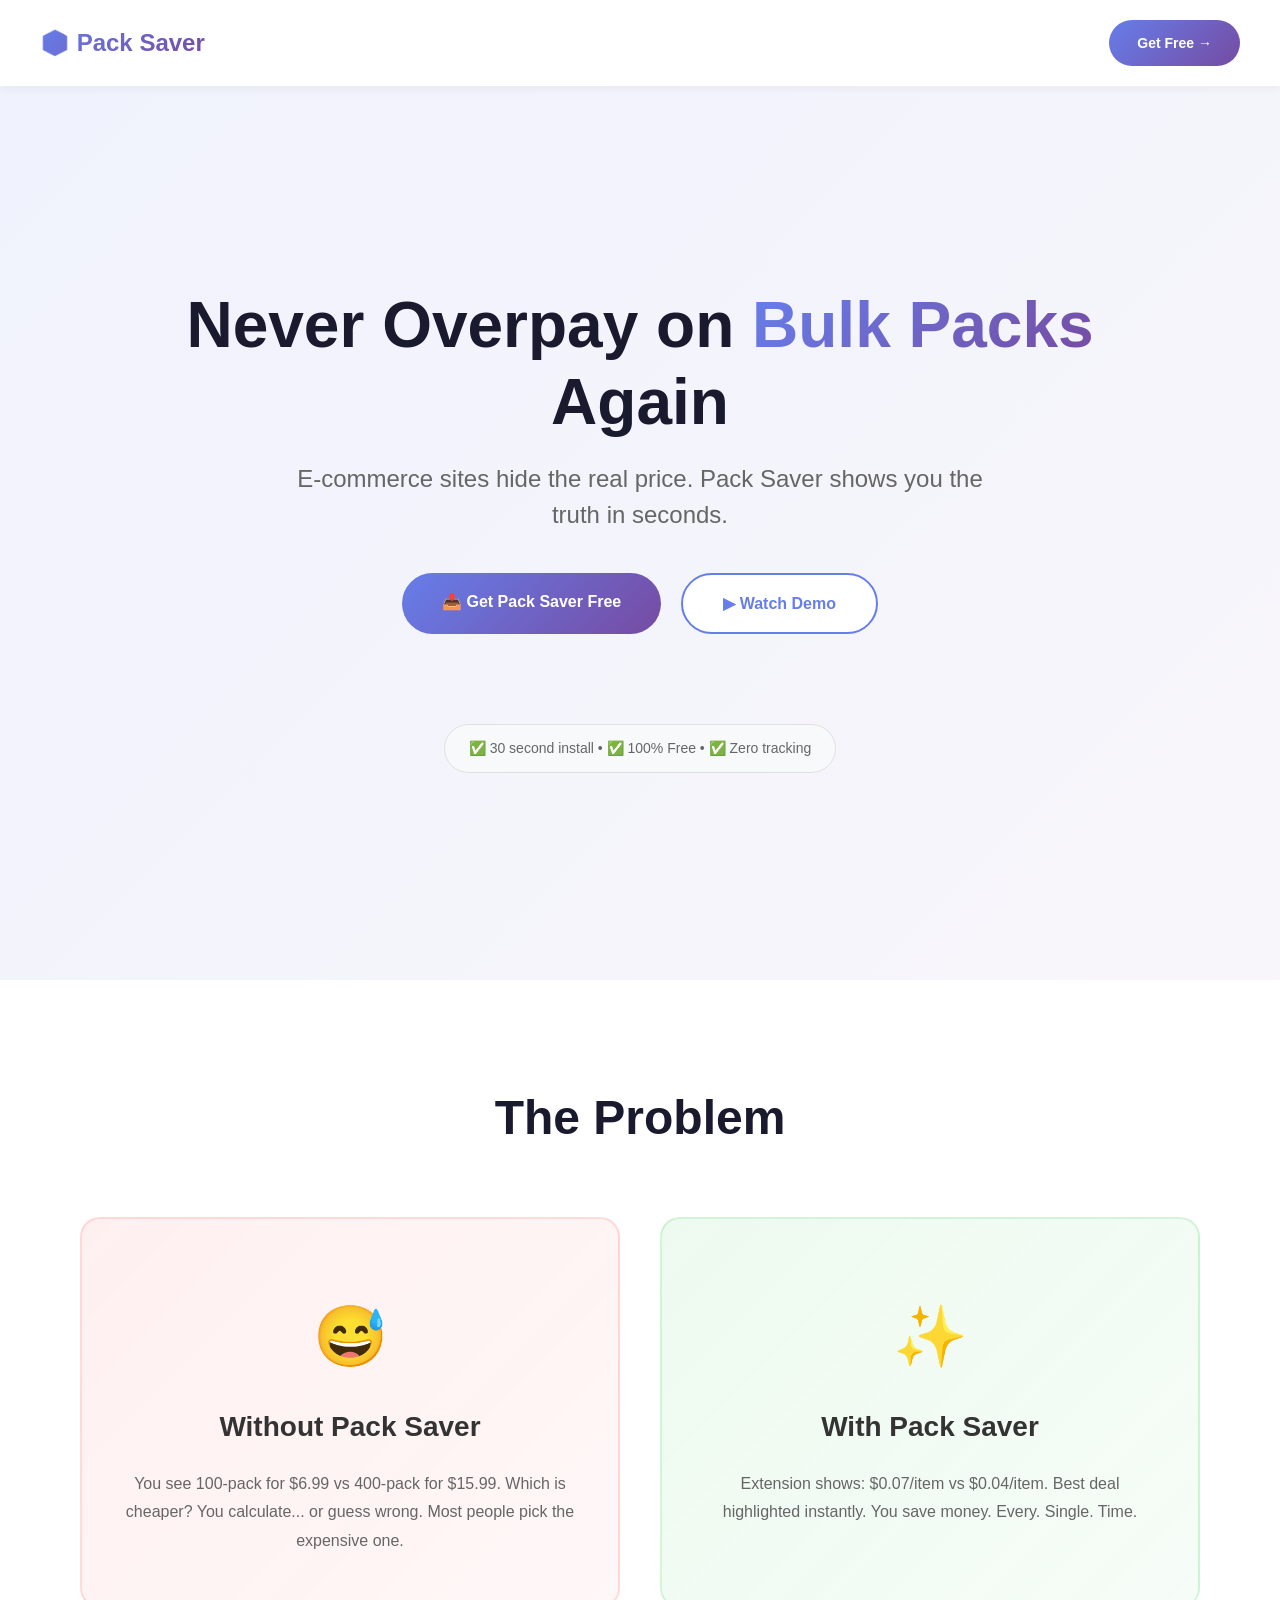
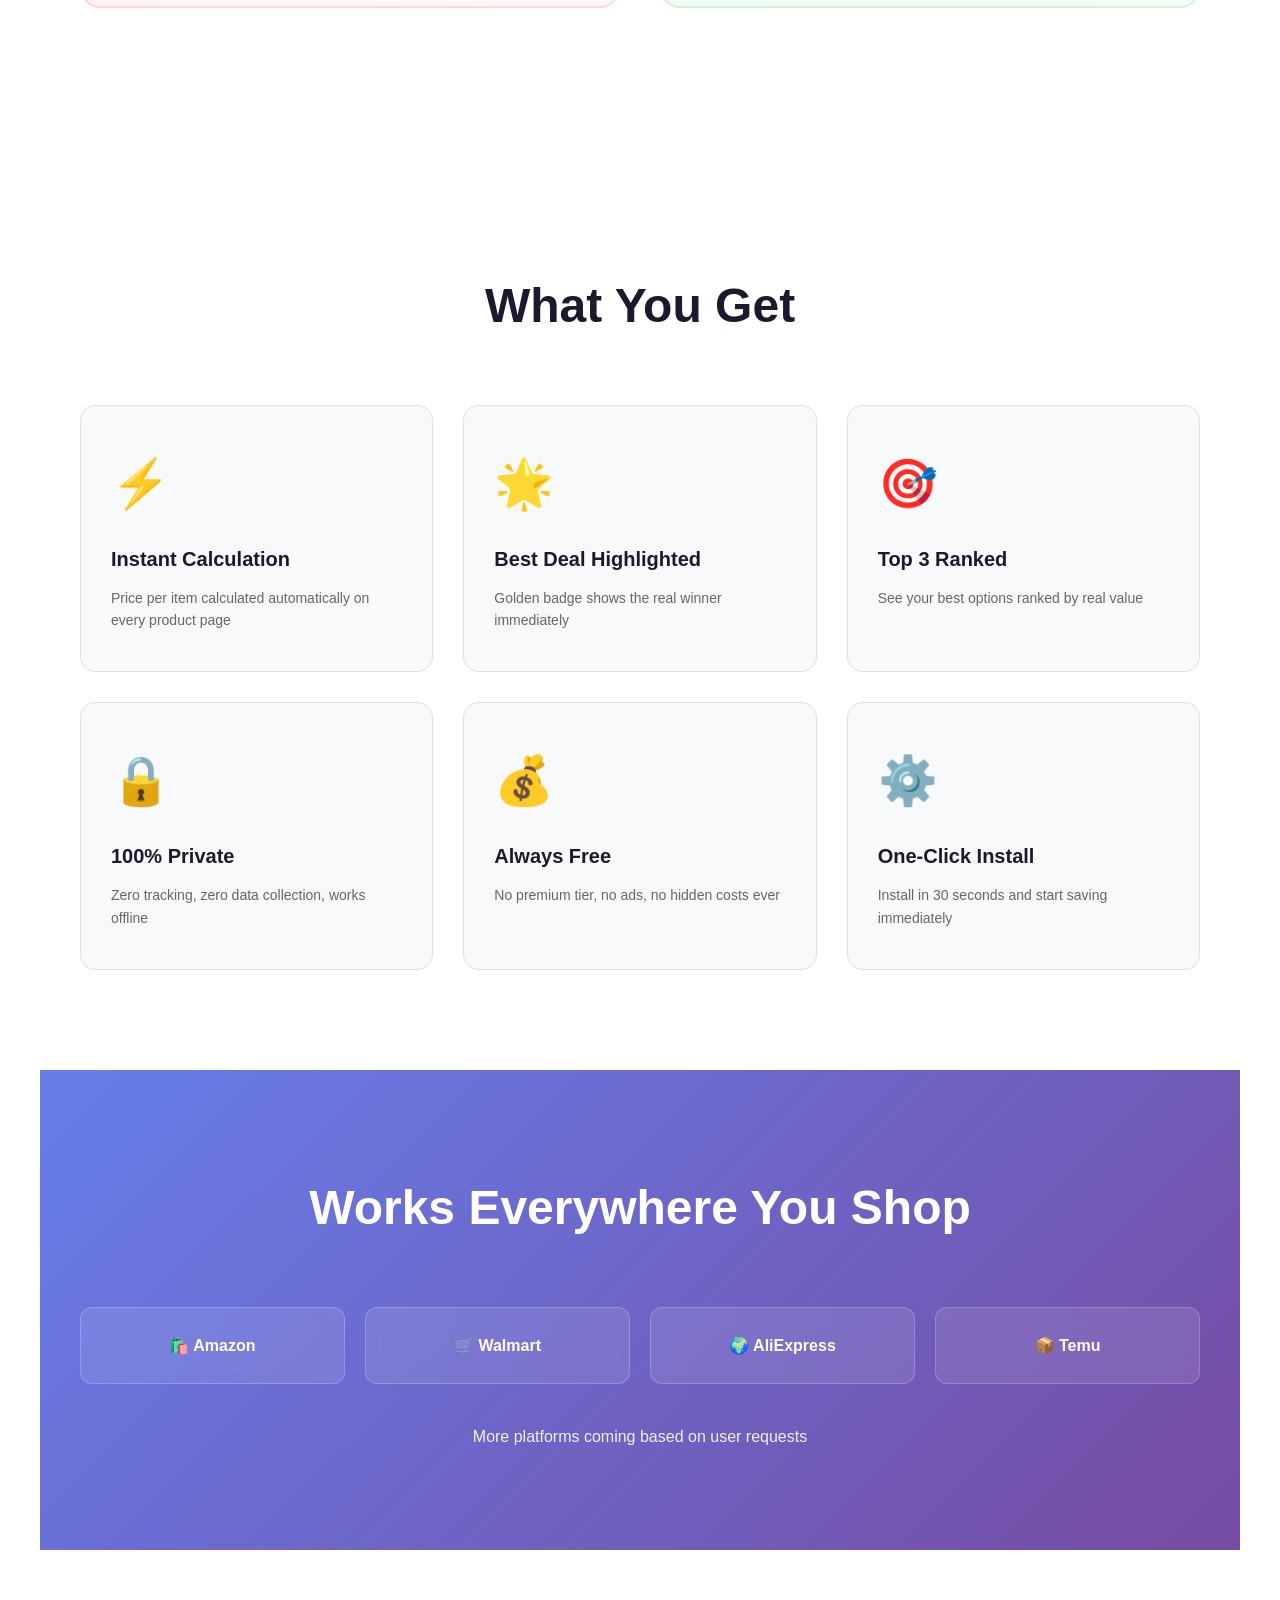
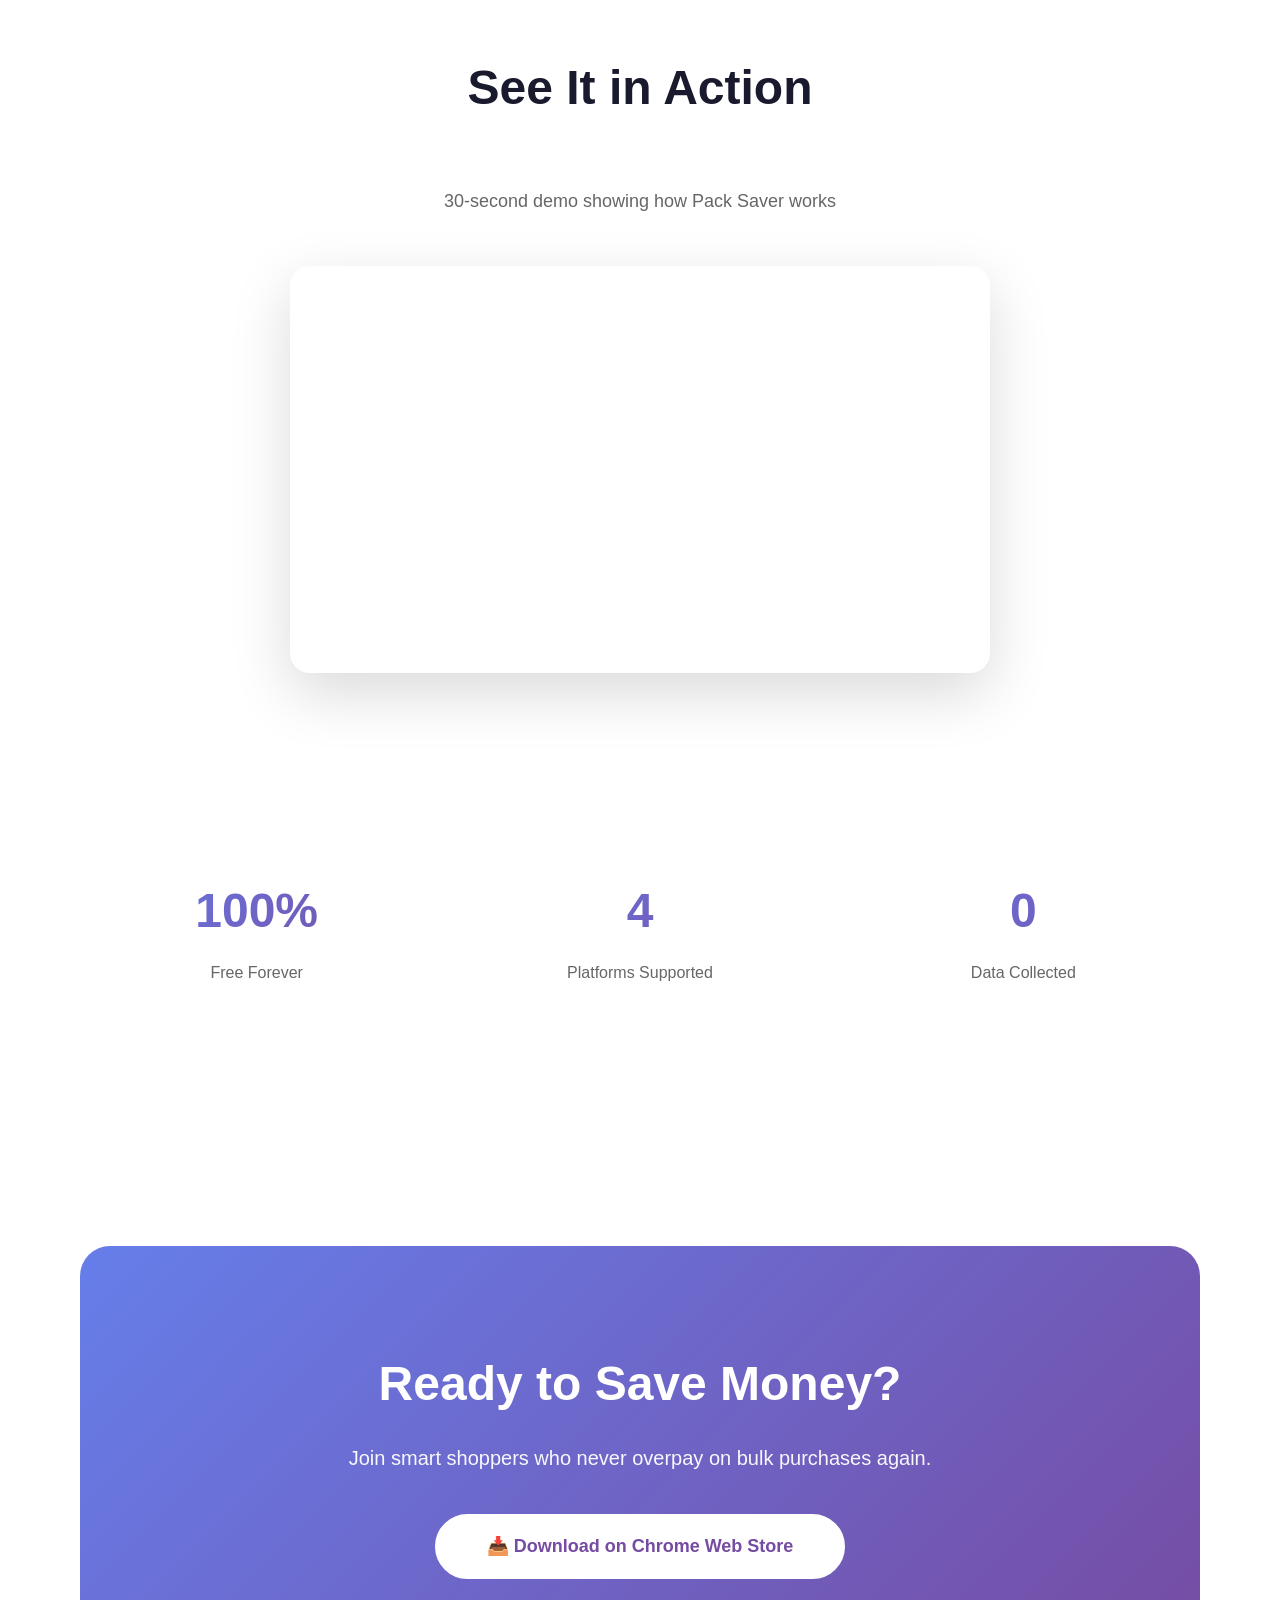
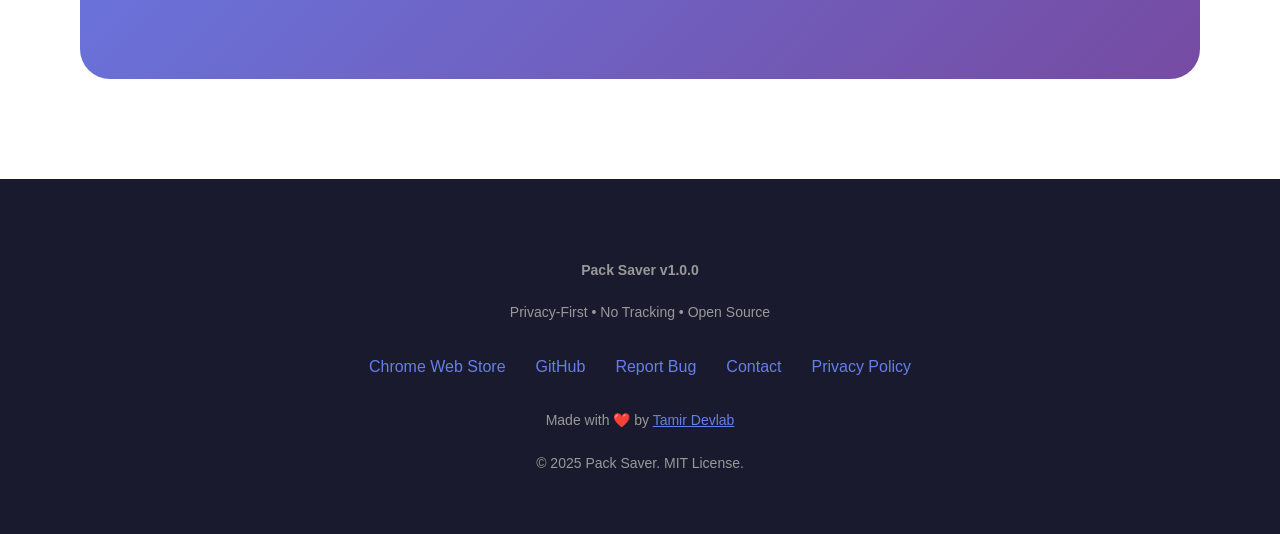
==== commit accf0ed2: "Update button styles for Chrome Web Store link" ====
--- a/docs/index.html
+++ b/docs/index.html
@@ -639,8 +639,7 @@
         <div class="final-cta">
             <h2>Ready to Save Money?</h2>
             <p>Join smart shoppers who never overpay on bulk purchases again.</p>
-            <a href="https://chromewebstore.google.com/detail/pack-saver-bulk-best-deal/ielgindoagjdlamfkpioiokokfdhpmge" target="_blank" class="btn btn-secondary" style="border-color: white; color: white; font-size: 18px; padding: 16px 50px;">📥 Download on Chrome Web Store</a>
-        </div>
+            <a href="https://chromewebstore.google.com/detail/pack-saver-bulk-best-deal/ielgindoagjdlamfkpioiokokfdhpmge" target="_blank" class="btn btn-secondary" style="border-color: white; background: white; color: var(--primary-dark); font-size: 18px; padding: 16px 50px;">📥 Download on Chrome Web Store</a>        </div>
     </section>
 
     <!-- Footer -->
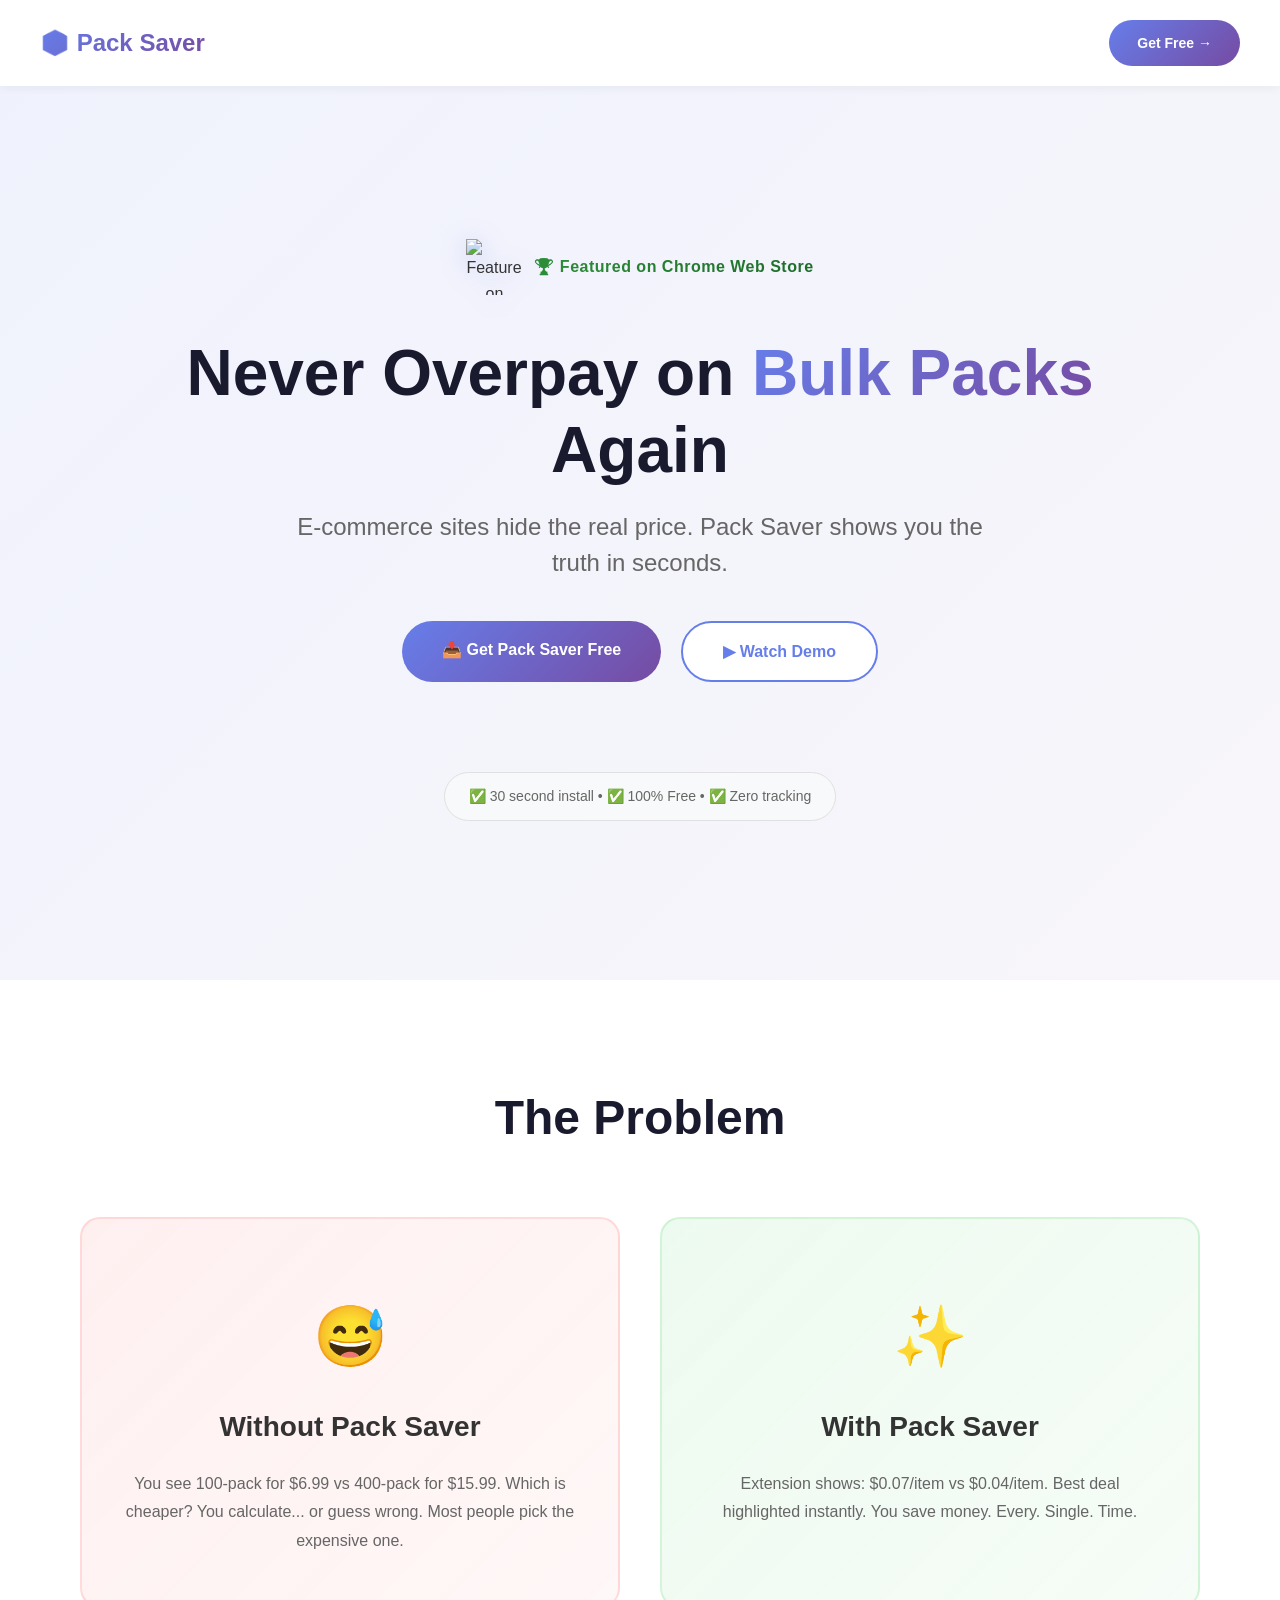
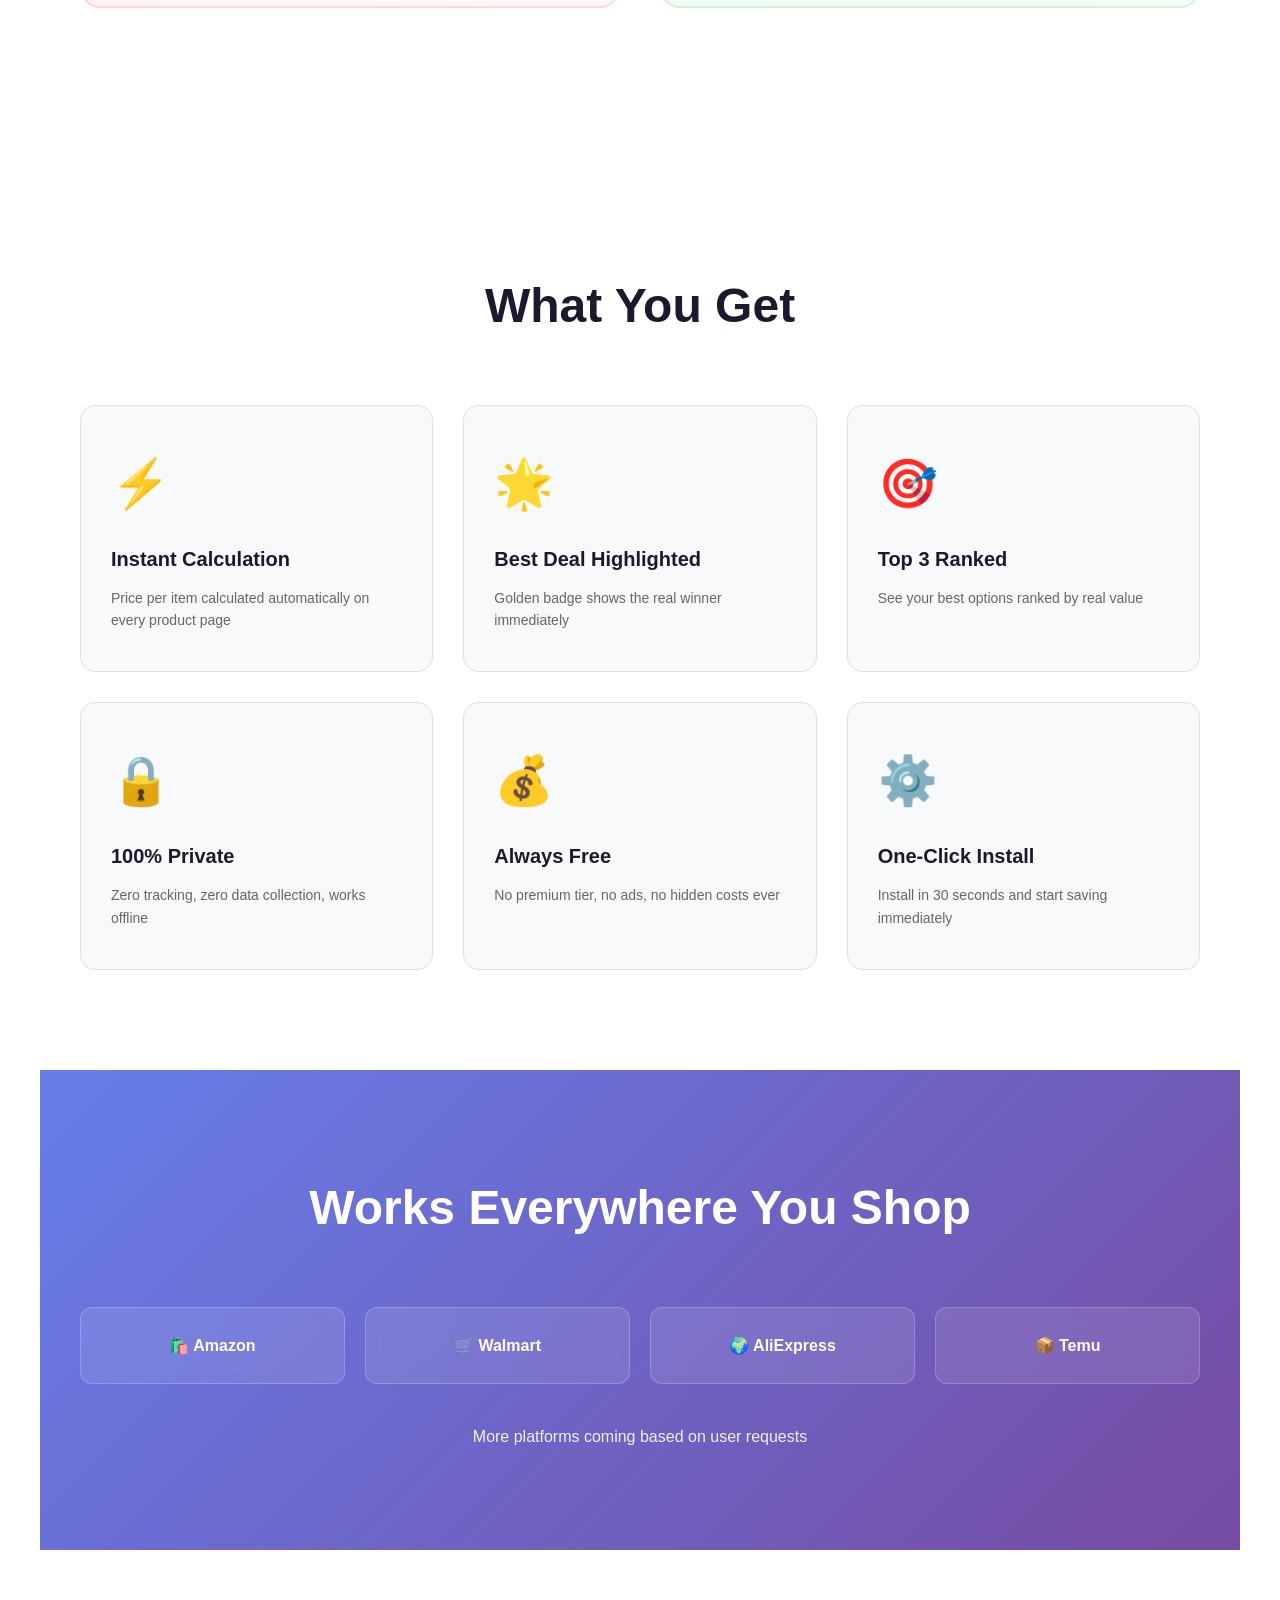
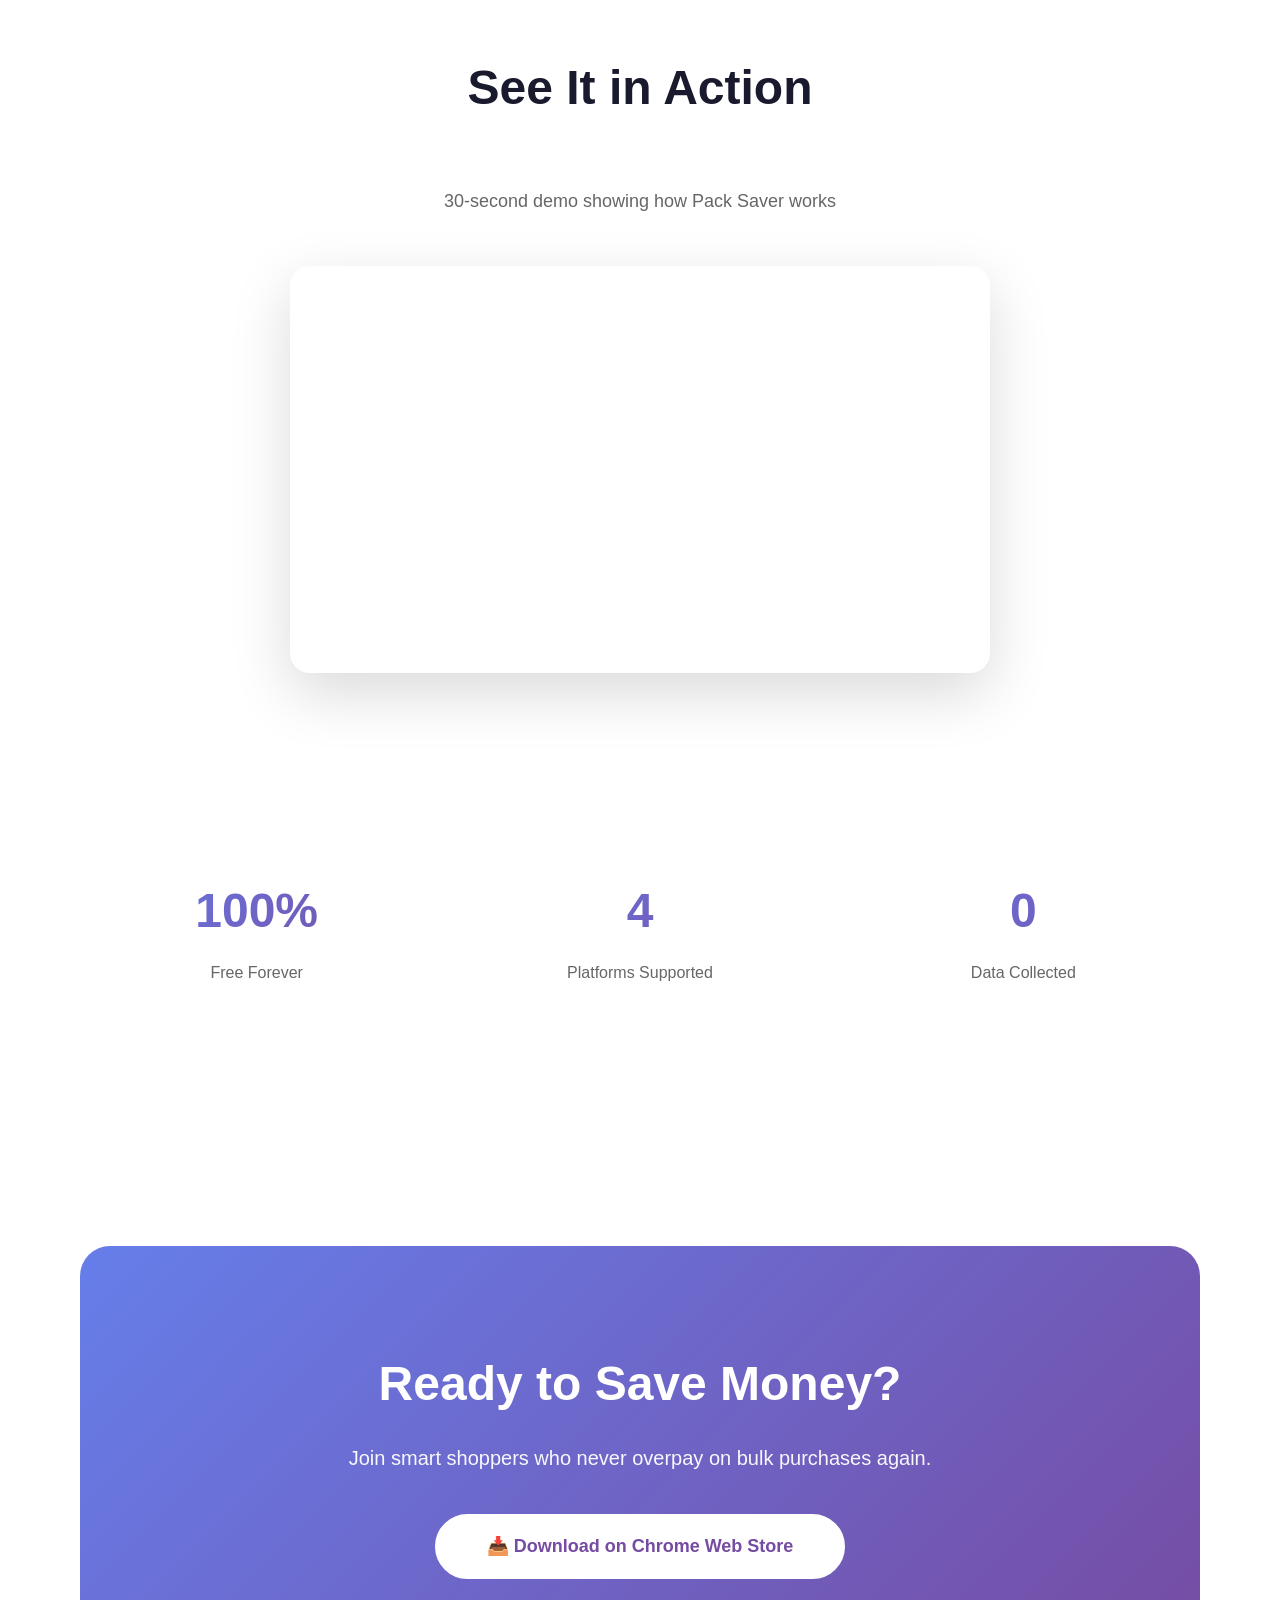
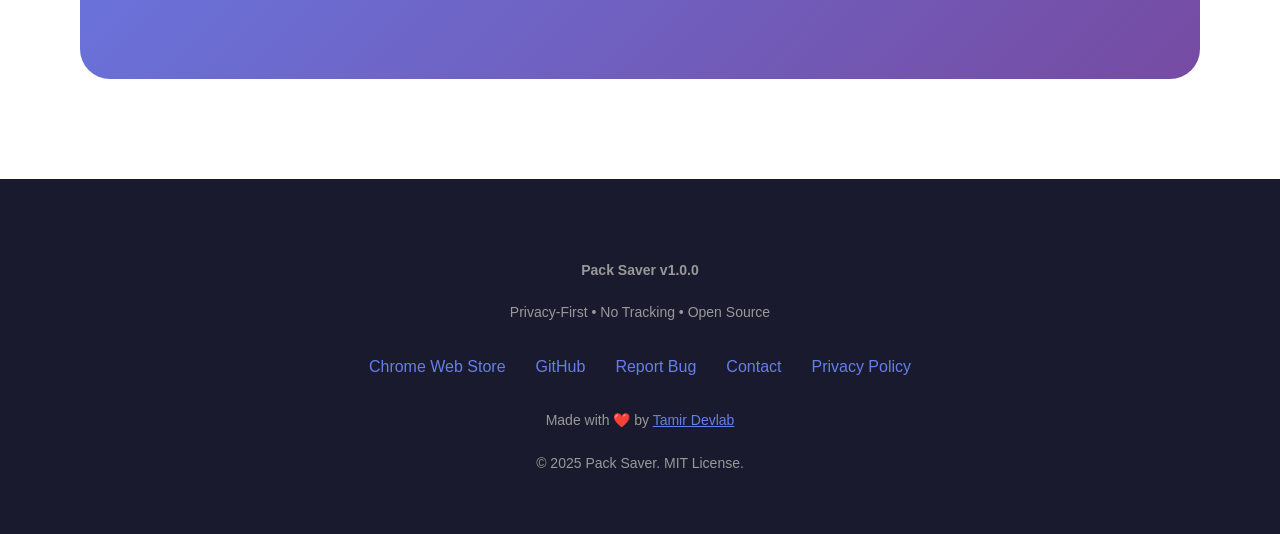
==== commit b552219d: "Implement featured badge with animations in index.html Added featured badge section with animations " ====
--- a/docs/index.html
+++ b/docs/index.html
@@ -123,6 +123,37 @@
             z-index: 10;
         }
 
+        /* Featured Badge Container */
+        .featured-badge-container {
+            display: flex;
+            align-items: center;
+            justify-content: center;
+            gap: 12px;
+            margin-bottom: 40px;
+            animation: fadeInDown 0.8s ease-out;
+        }
+
+        .featured-badge {
+            width: 56px;
+            height: 56px;
+            filter: drop-shadow(0 4px 12px rgba(102, 126, 234, 0.3));
+            transition: transform 0.3s ease;
+        }
+
+        .featured-badge:hover {
+            transform: scale(1.1);
+        }
+
+        .featured-text {
+            font-size: 16px;
+            font-weight: 700;
+            background: linear-gradient(135deg, #2d8f3a 0%, #1e6b2a 100%);
+            -webkit-background-clip: text;
+            -webkit-text-fill-color: transparent;
+            background-clip: text;
+            letter-spacing: 0.5px;
+        }
+
         .hero h1 {
             font-size: 64px;
             font-weight: 800;
@@ -433,6 +464,33 @@
             margin-top: 20px;
         }
 
+        /* Animations */
+        @keyframes fadeInDown {
+            from {
+                opacity: 0;
+                transform: translateY(-20px);
+            }
+            to {
+                opacity: 1;
+                transform: translateY(0);
+            }
+        }
+
+        @keyframes fadeInUp {
+            from {
+                opacity: 0;
+                transform: translateY(30px);
+            }
+            to {
+                opacity: 1;
+                transform: translateY(0);
+            }
+        }
+
+        .animate {
+            animation: fadeInUp 0.6s ease-out;
+        }
+
         /* Responsive */
         @media (max-width: 768px) {
             nav {
@@ -447,6 +505,21 @@
                 padding: 40px 20px;
             }
 
+            .featured-badge-container {
+                flex-direction: column;
+                gap: 8px;
+                margin-bottom: 30px;
+            }
+
+            .featured-badge {
+                width: 48px;
+                height: 48px;
+            }
+
+            .featured-text {
+                font-size: 14px;
+            }
+
             .hero h1 {
                 font-size: 42px;
             }
@@ -487,22 +560,6 @@
             .hero h1 {
                 font-size: 36px;
             }
-        }
-
-        /* Smooth animations */
-        @keyframes fadeInUp {
-            from {
-                opacity: 0;
-                transform: translateY(30px);
-            }
-            to {
-                opacity: 1;
-                transform: translateY(0);
-            }
-        }
-
-        .animate {
-            animation: fadeInUp 0.6s ease-out;
         }
     </style>
 </head>
@@ -516,6 +573,10 @@
     <!-- Hero Section -->
     <section class="hero">
         <div class="hero-content">
+            <div class="featured-badge-container">
+                <img src="featured-badge.png" alt="Featured on Chrome Web Store" class="featured-badge">
+                <span class="featured-text">🏆 Featured on Chrome Web Store</span>
+            </div>
             <h1>Never Overpay on <span class="highlight">Bulk Packs</span> Again</h1>
             <p class="hero-subtitle">E-commerce sites hide the real price. Pack Saver shows you the truth in seconds.</p>
             
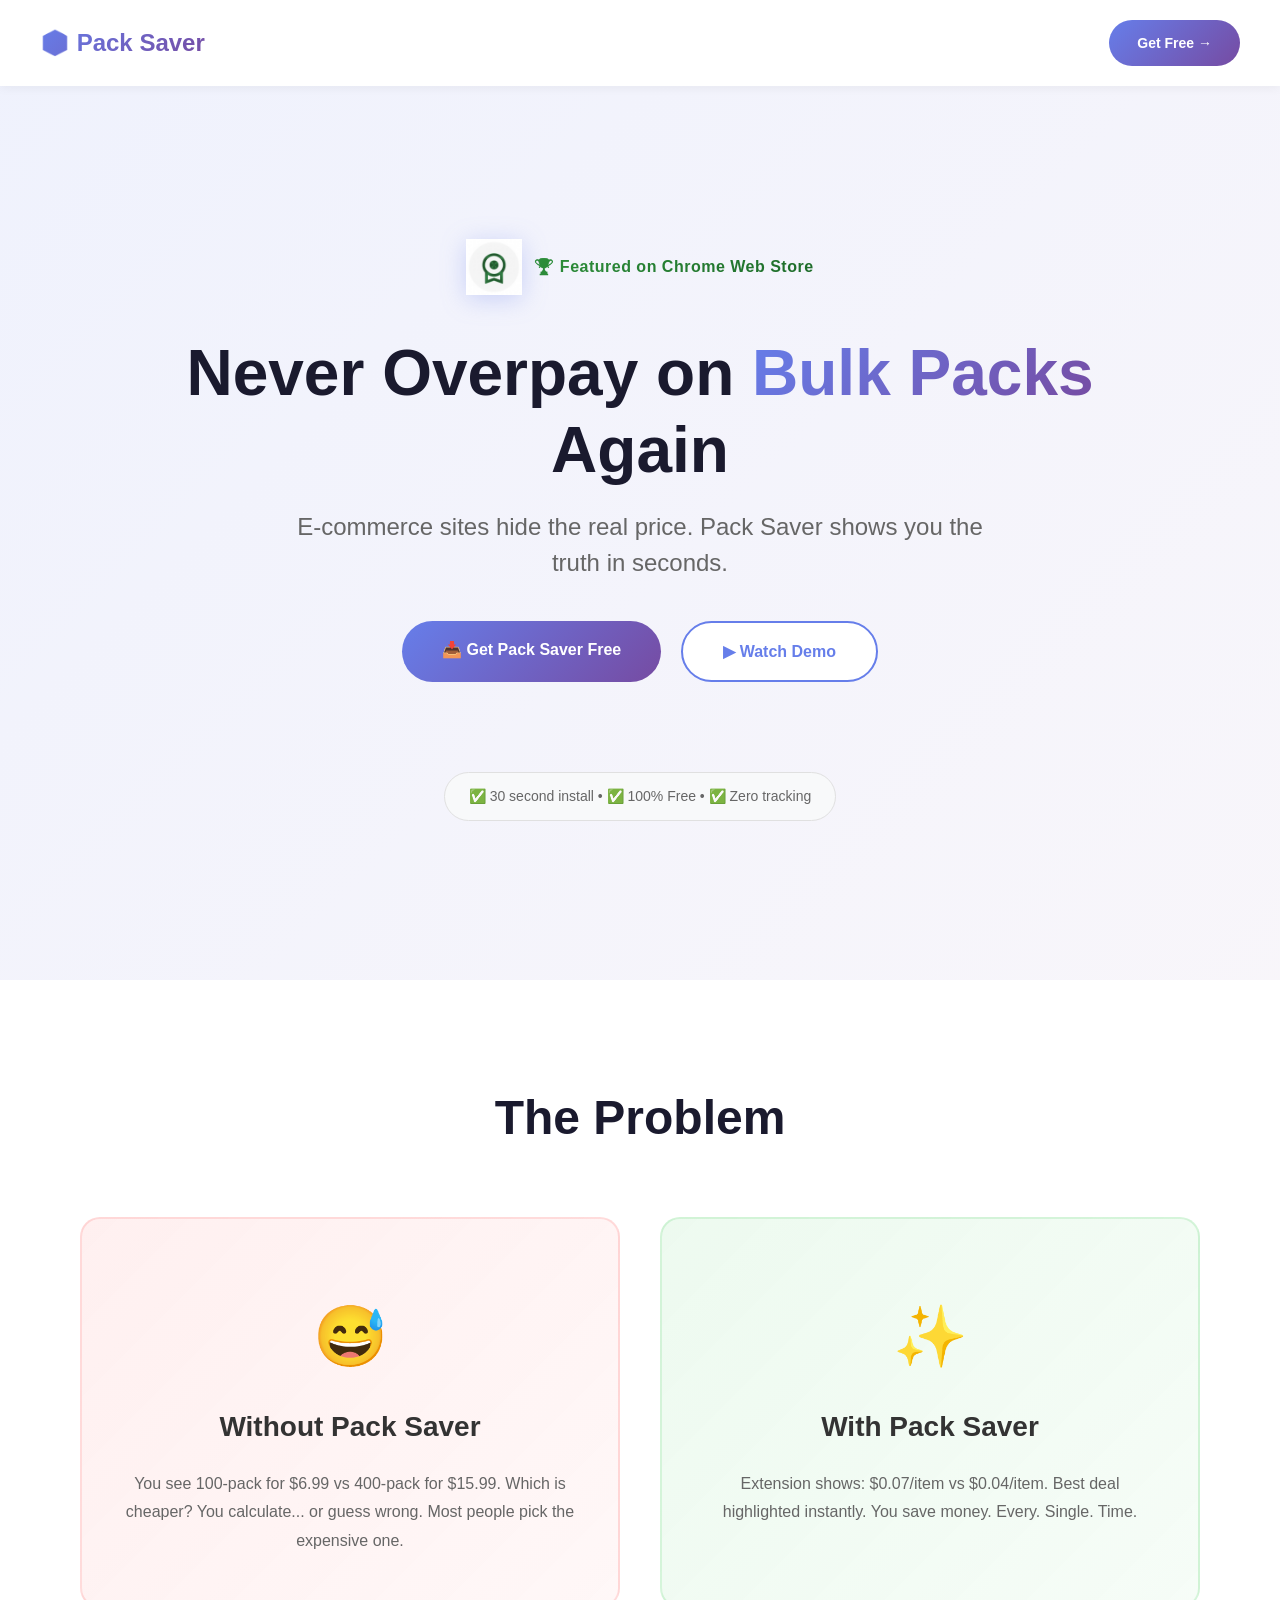
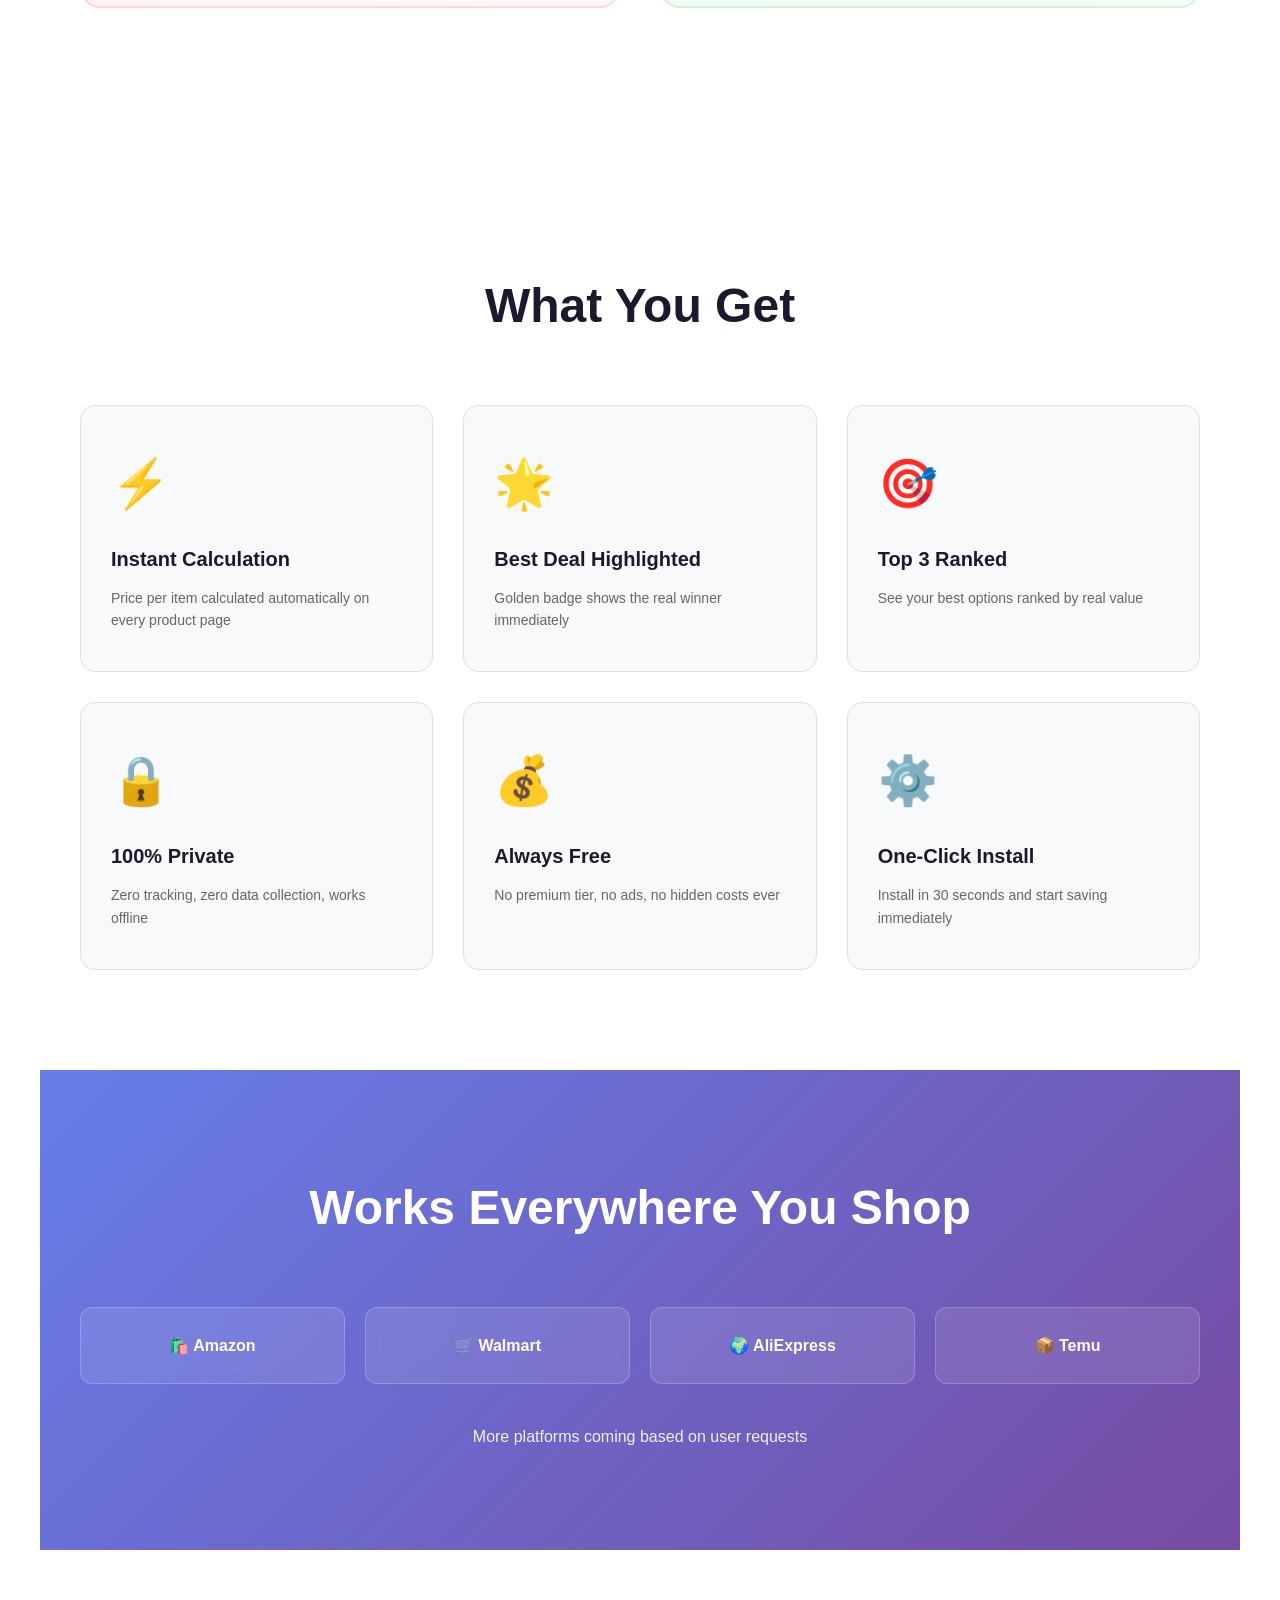
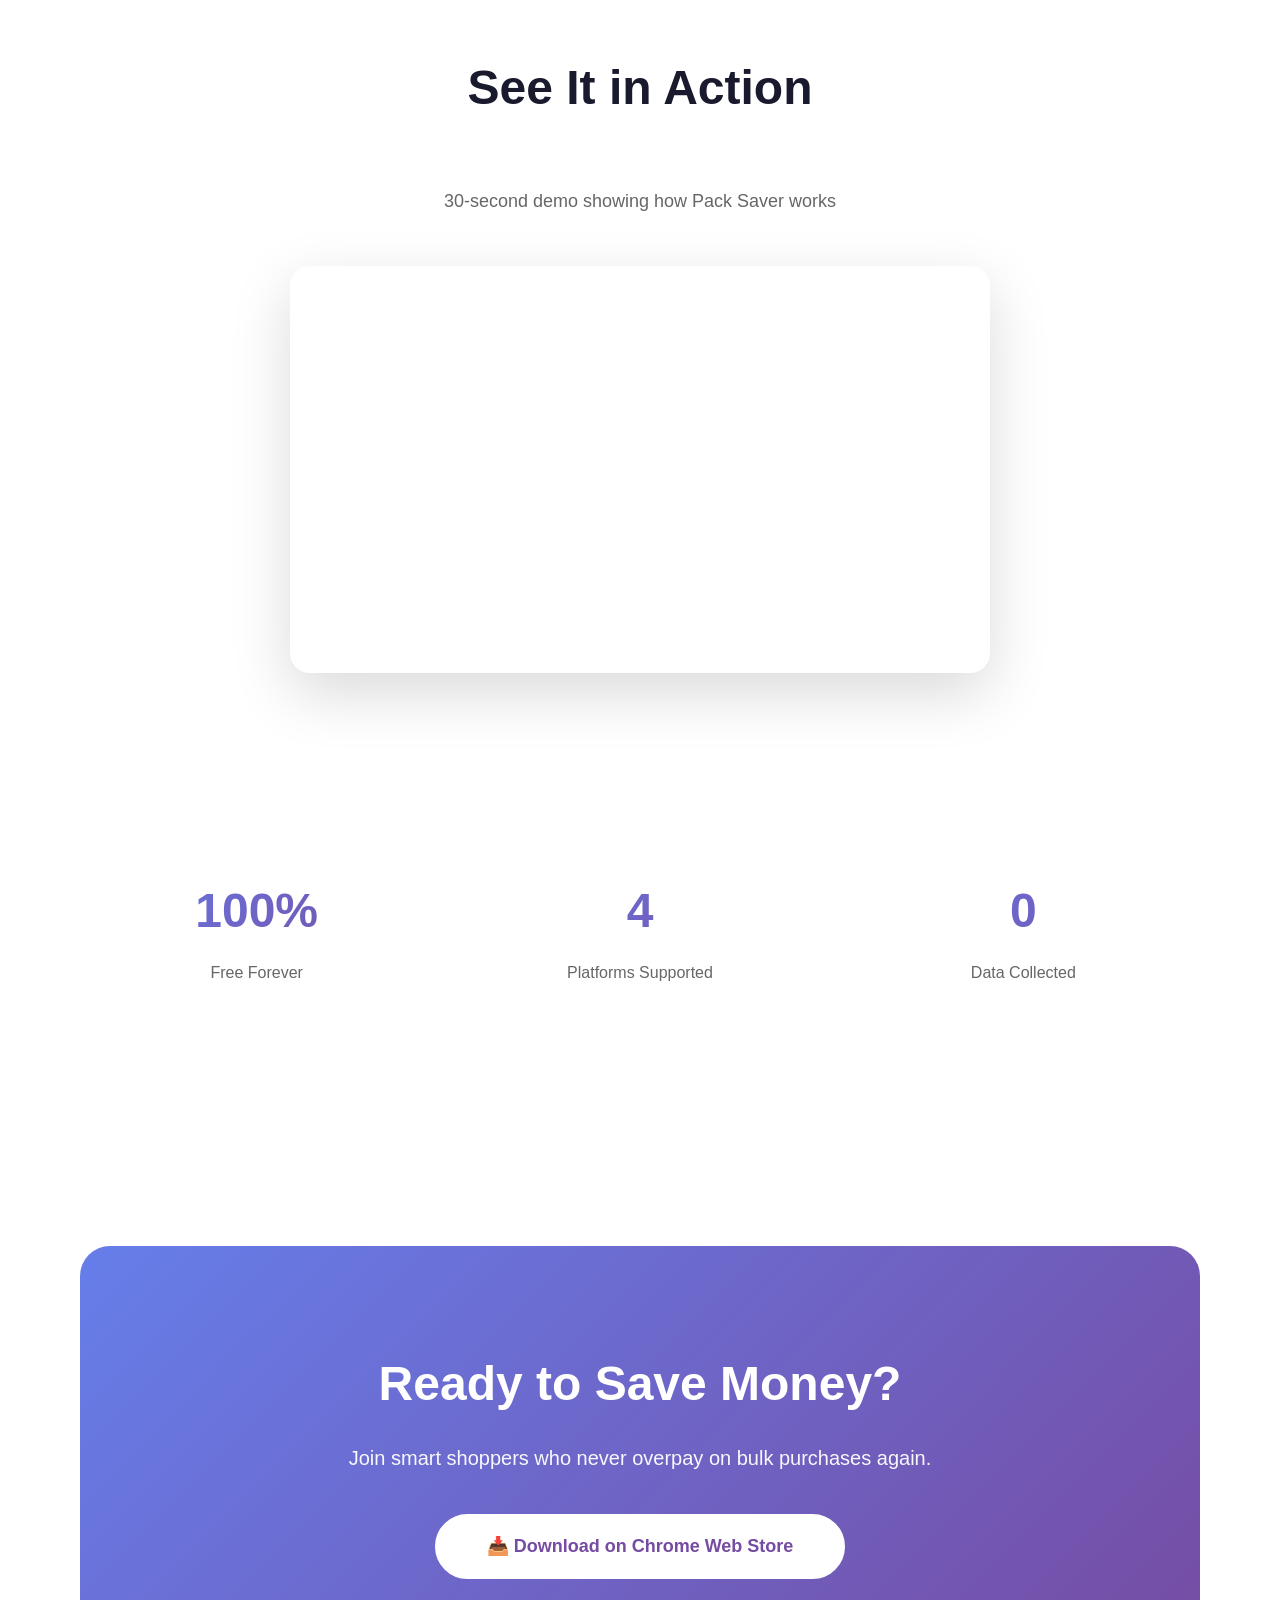
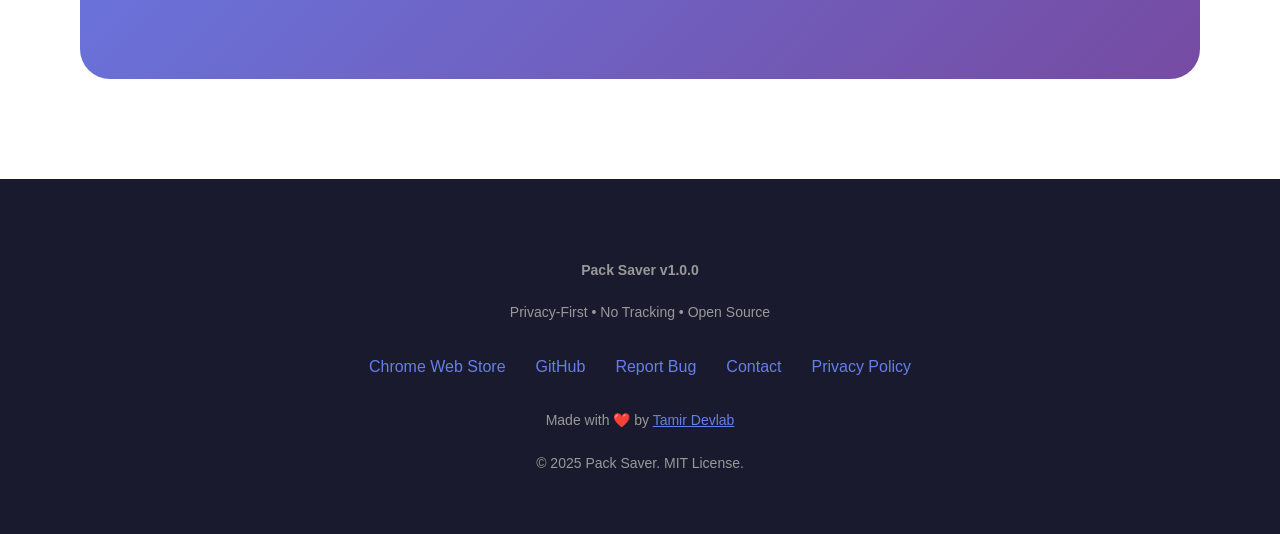
==== commit 0d856897: "Update featured badge image from PNG to JPG" ====
--- a/docs/index.html
+++ b/docs/index.html
@@ -574,7 +574,7 @@
     <section class="hero">
         <div class="hero-content">
             <div class="featured-badge-container">
-                <img src="featured-badge.png" alt="Featured on Chrome Web Store" class="featured-badge">
+                <img src="featured-badge.jpg" alt="Featured on Chrome Web Store" class="featured-badge">
                 <span class="featured-text">🏆 Featured on Chrome Web Store</span>
             </div>
             <h1>Never Overpay on <span class="highlight">Bulk Packs</span> Again</h1>
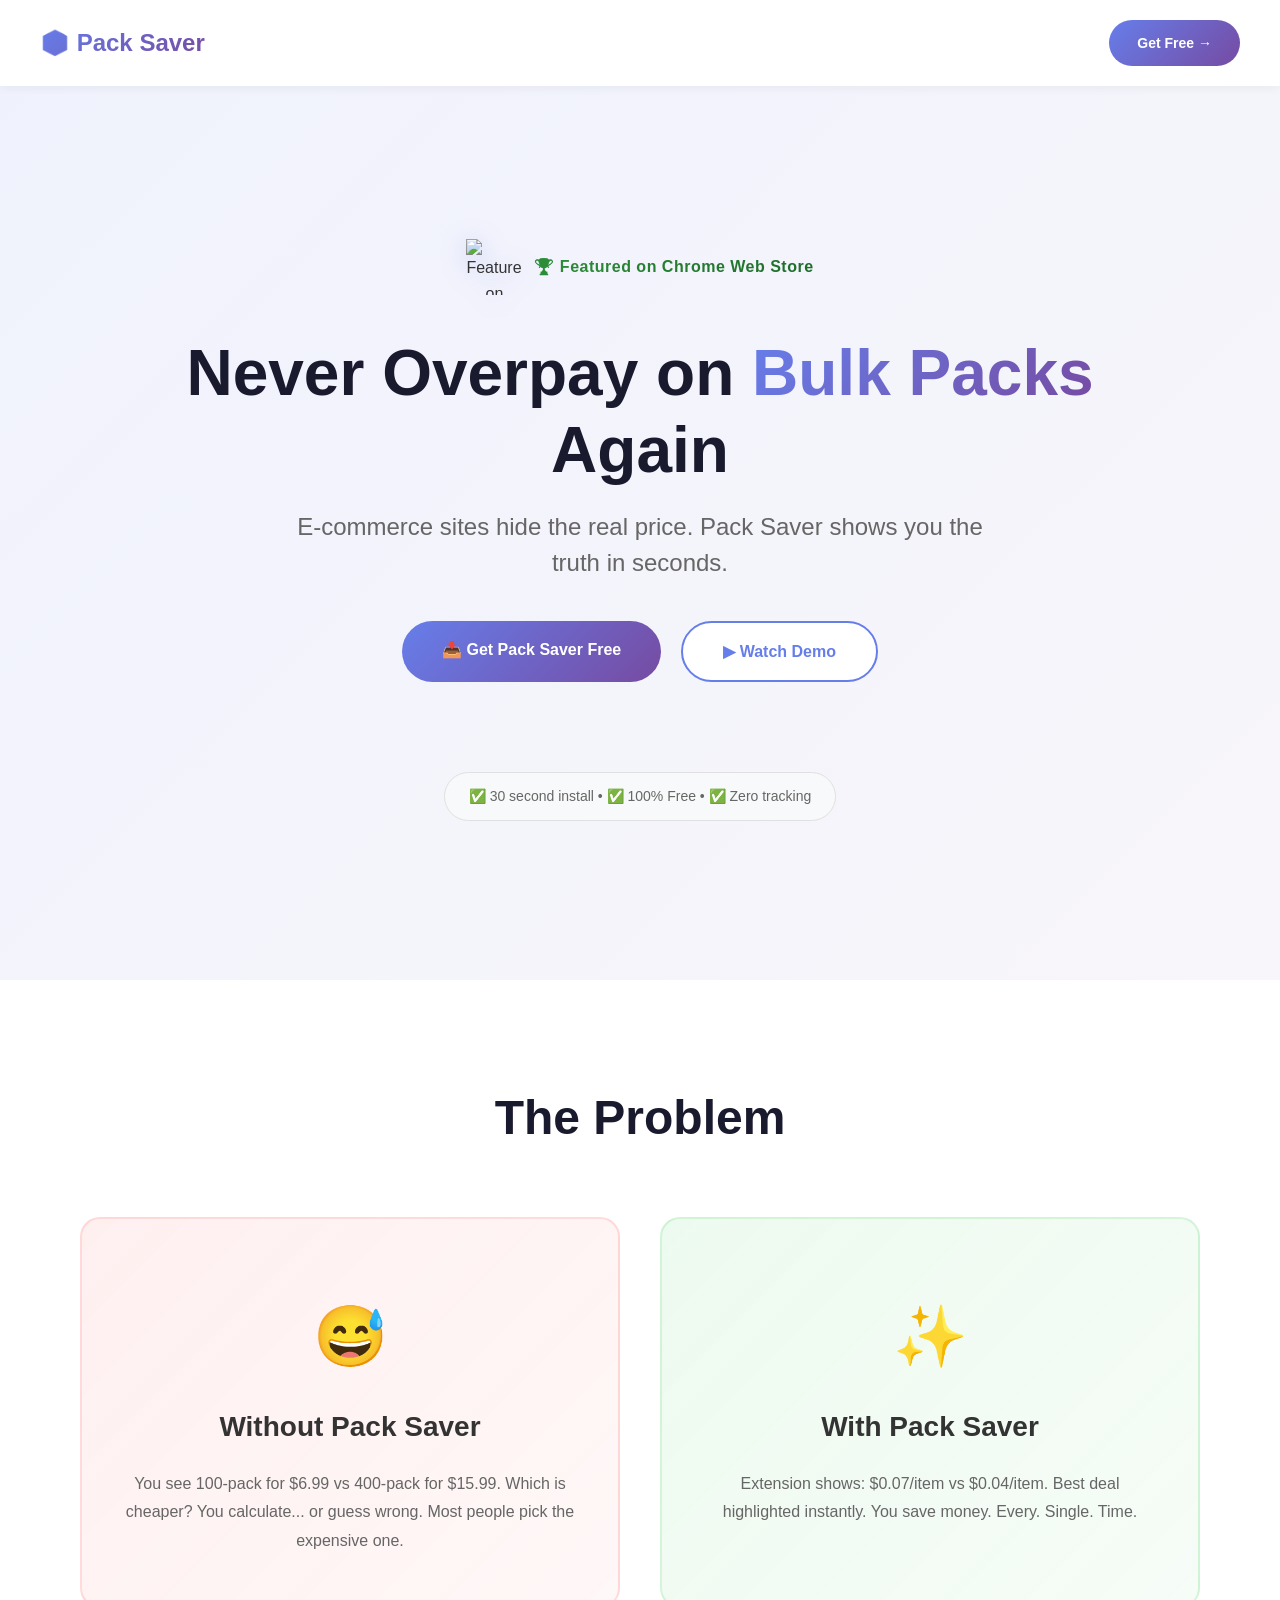
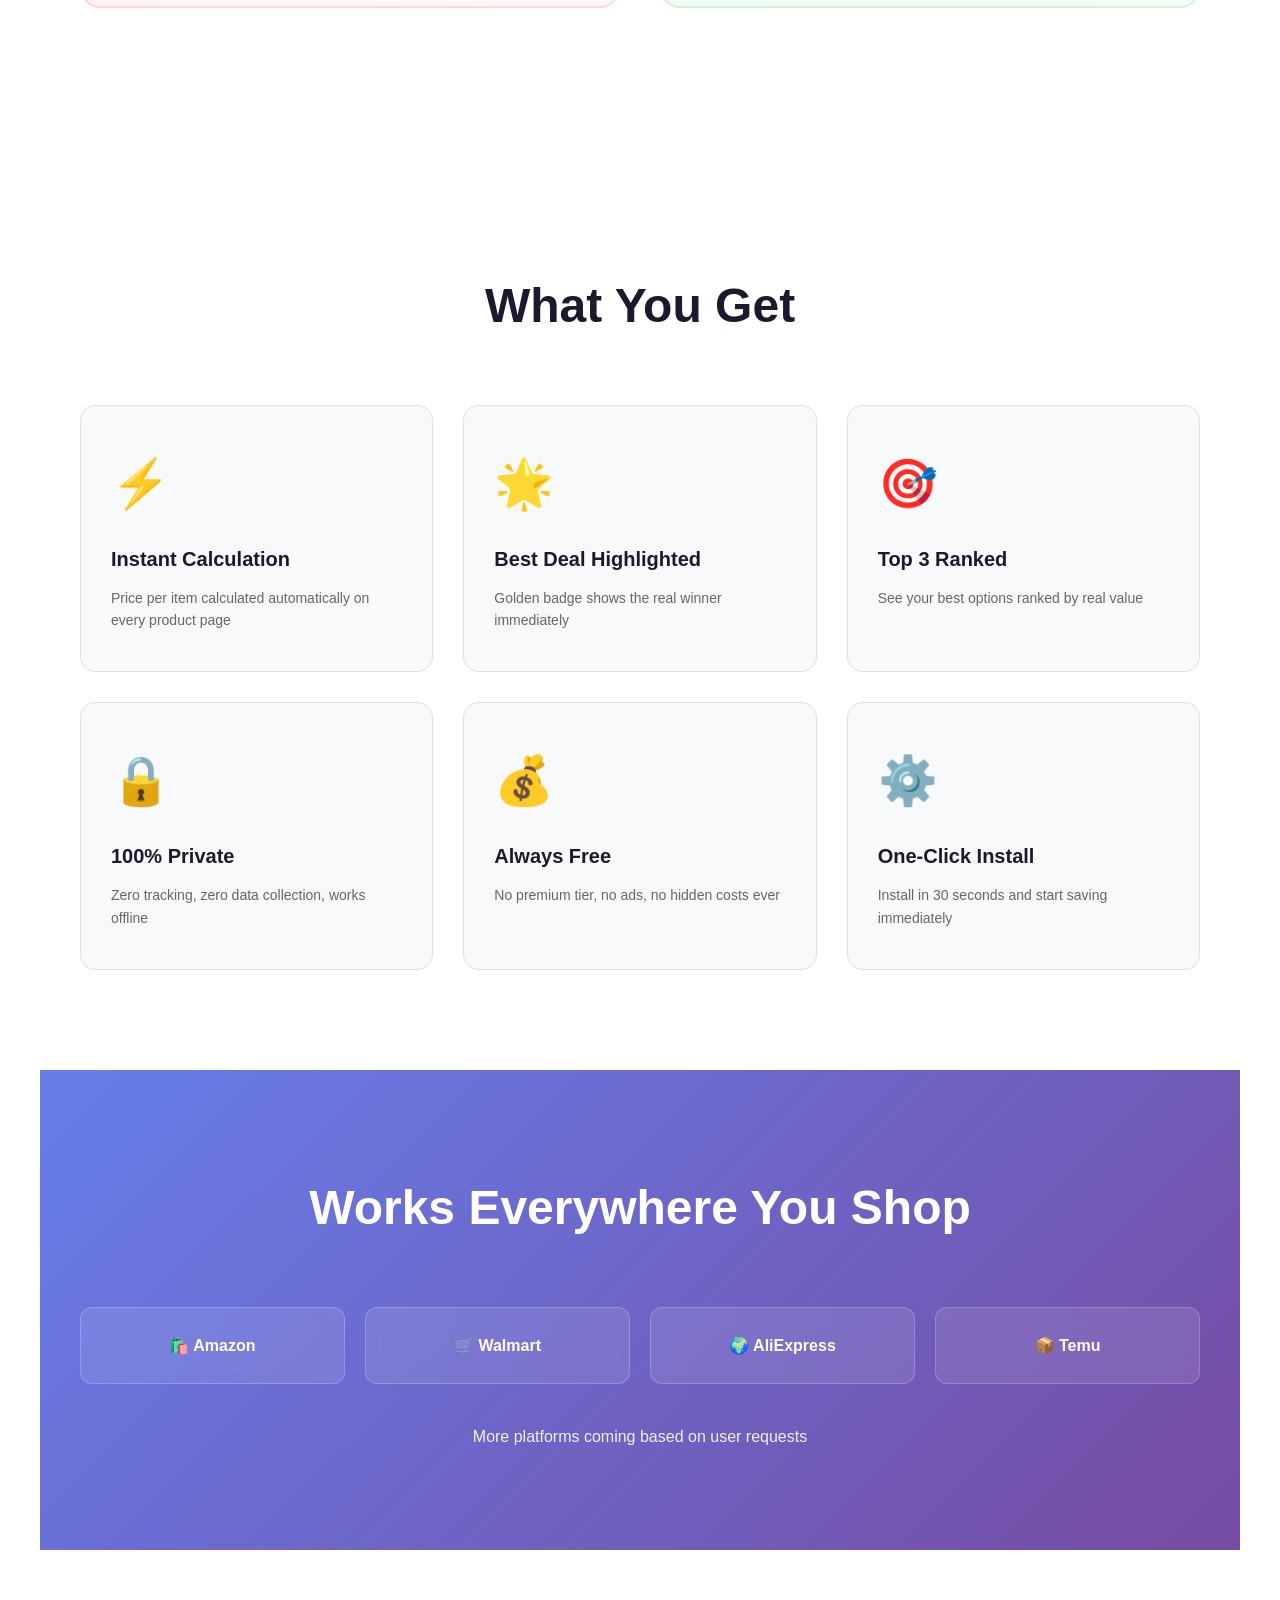
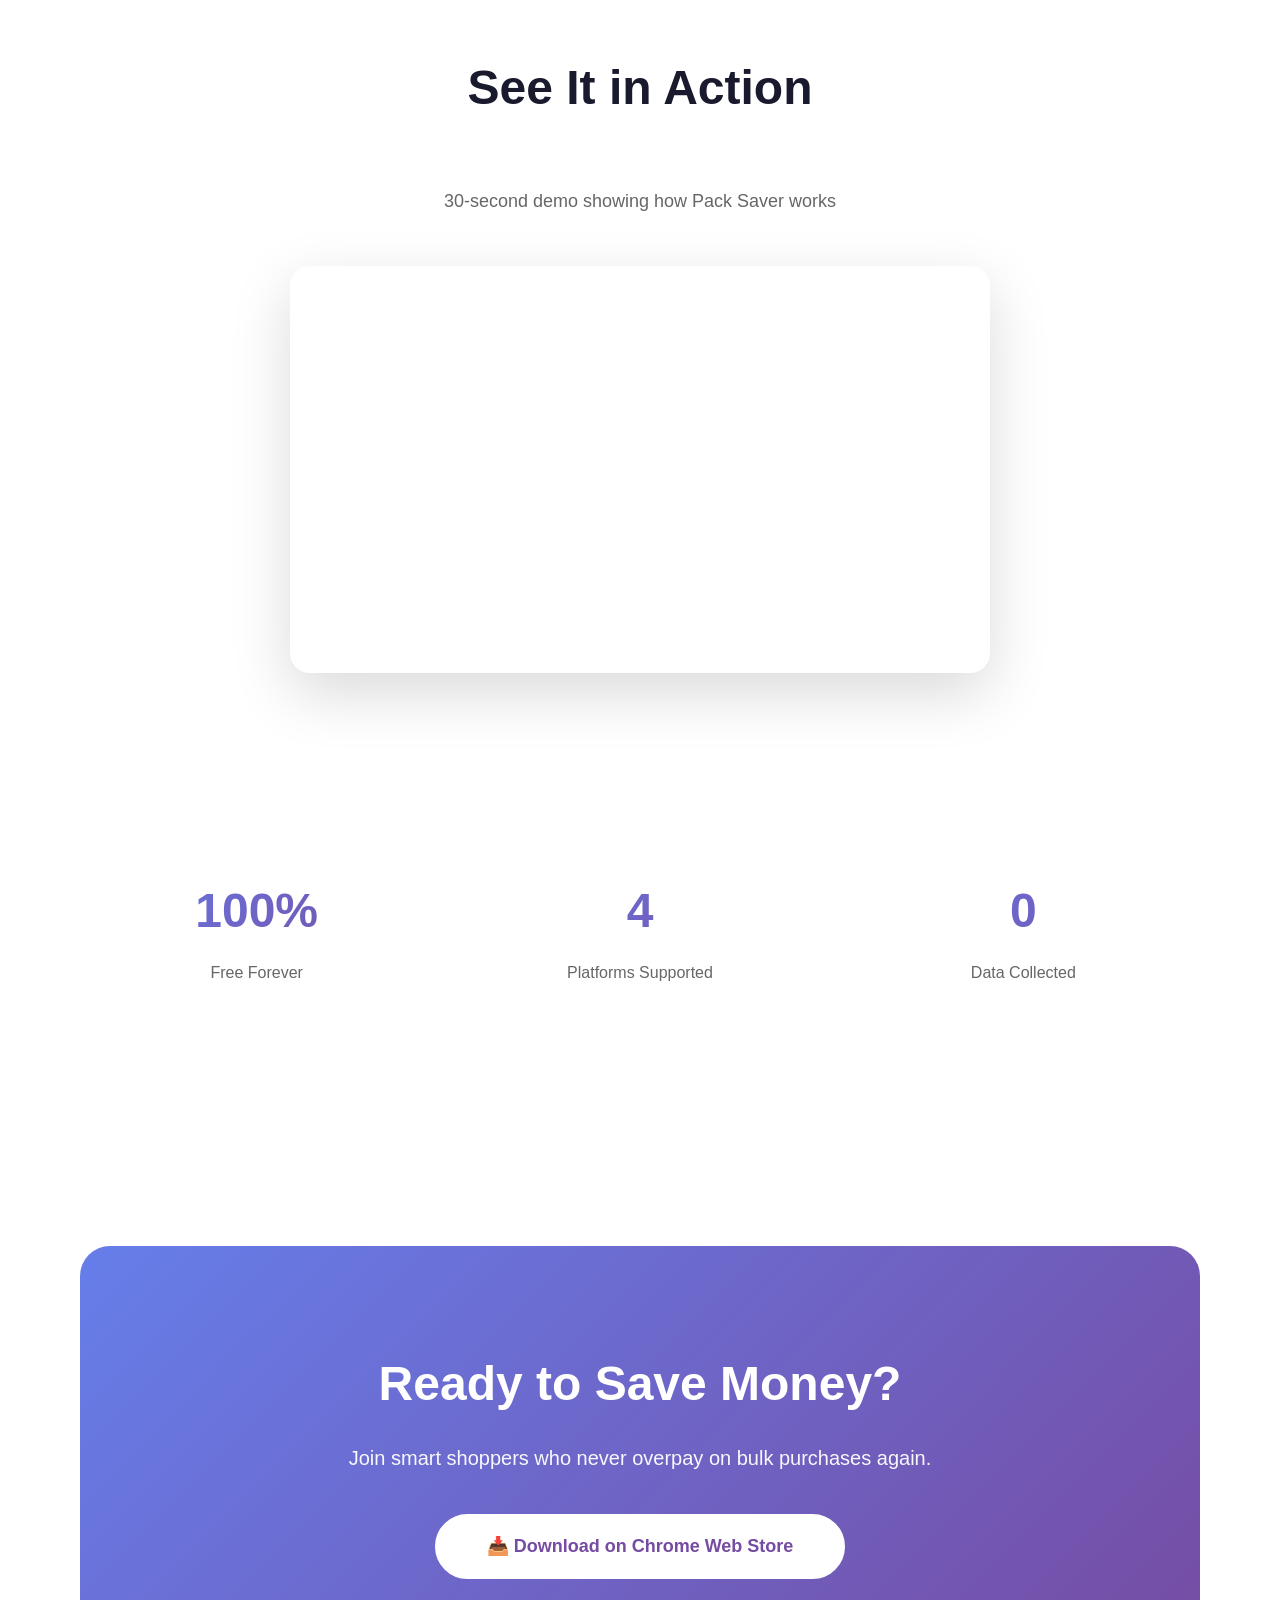
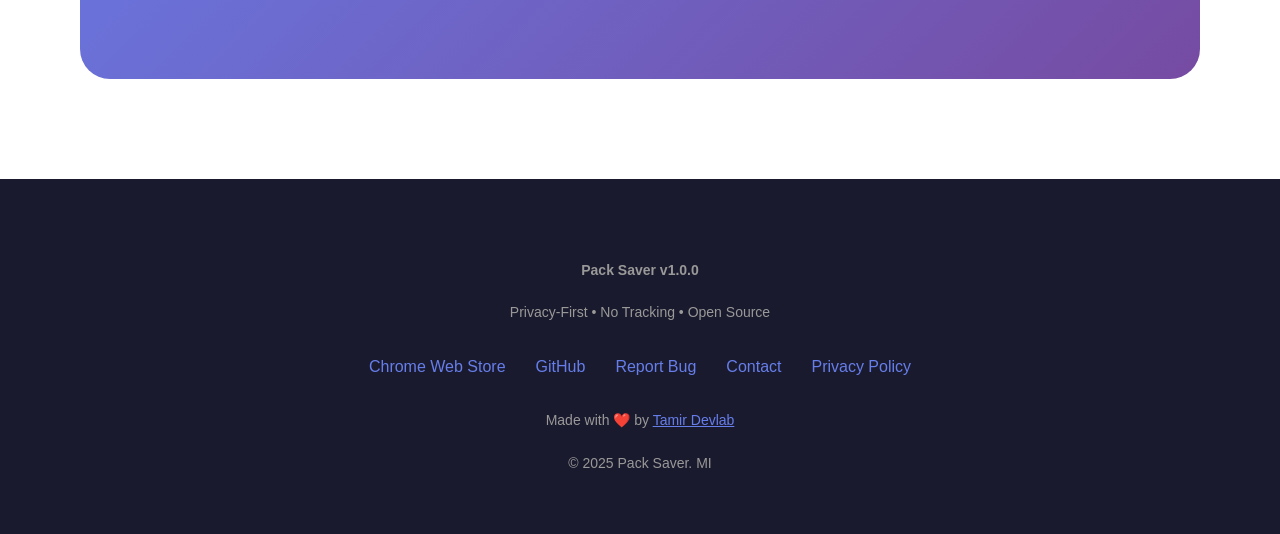
==== commit ca9c388a: "Update featured badge image and contact link" ====
--- a/docs/index.html
+++ b/docs/index.html
@@ -574,7 +574,7 @@
     <section class="hero">
         <div class="hero-content">
             <div class="featured-badge-container">
-                <img src="featured-badge.jpg" alt="Featured on Chrome Web Store" class="featured-badge">
+                <img src="https://raw.githubusercontent.com/tamir-br/Pack-Saver/main/docs/featured-badge.jpg" alt="Featured on Chrome Web Store" class="featured-badge">
                 <span class="featured-text">🏆 Featured on Chrome Web Store</span>
             </div>
             <h1>Never Overpay on <span class="highlight">Bulk Packs</span> Again</h1>
@@ -712,12 +712,9 @@
             <a href="https://chromewebstore.google.com/detail/pack-saver-bulk-best-deal/ielgindoagjdlamfkpioiokokfdhpmge" target="_blank">Chrome Web Store</a>
             <a href="https://github.com/tamir-br/Pack-Saver" target="_blank">GitHub</a>
             <a href="https://github.com/tamir-br/Pack-Saver/issues" target="_blank">Report Bug</a>
-            <a href="mailto:tamir.devlab@gmail.com">Contact</a>
+            <a href="/cdn-cgi/l/email-protection#90e4f1fdf9e2bef4f5e6fcf1f2d0f7fdf1f9fcbef3fffd">Contact</a>
             <a href="https://tamir-br.github.io/Pack-Saver/privacy.html" target="_blank">Privacy Policy</a>
         </div>
 
         <p>Made with ❤️ by <a href="https://github.com/tamir-br" target="_blank" style="color: var(--primary);">Tamir Devlab</a></p>
-        <p>&copy; 2025 Pack Saver. MIT License.</p>
-    </footer>
-</body>
-</html>
+        <p>&copy; 2025 Pack Saver. MI
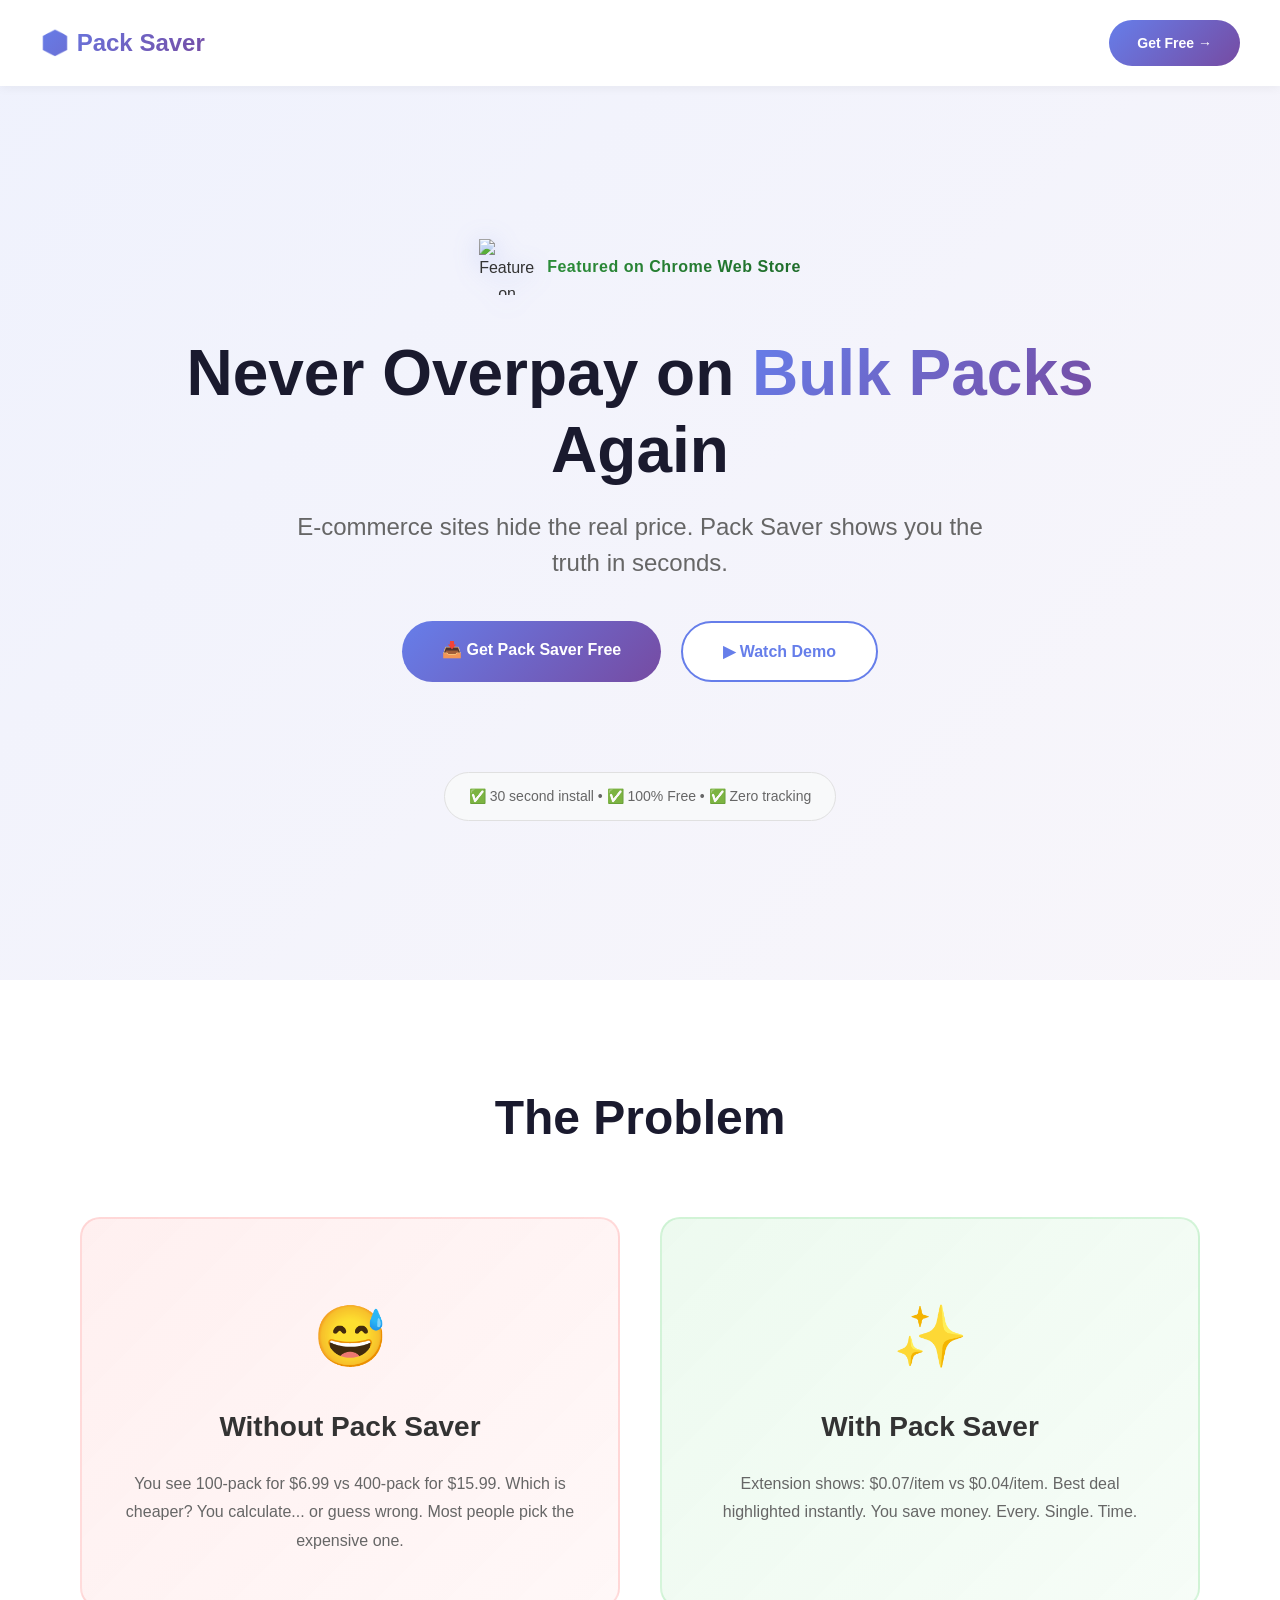
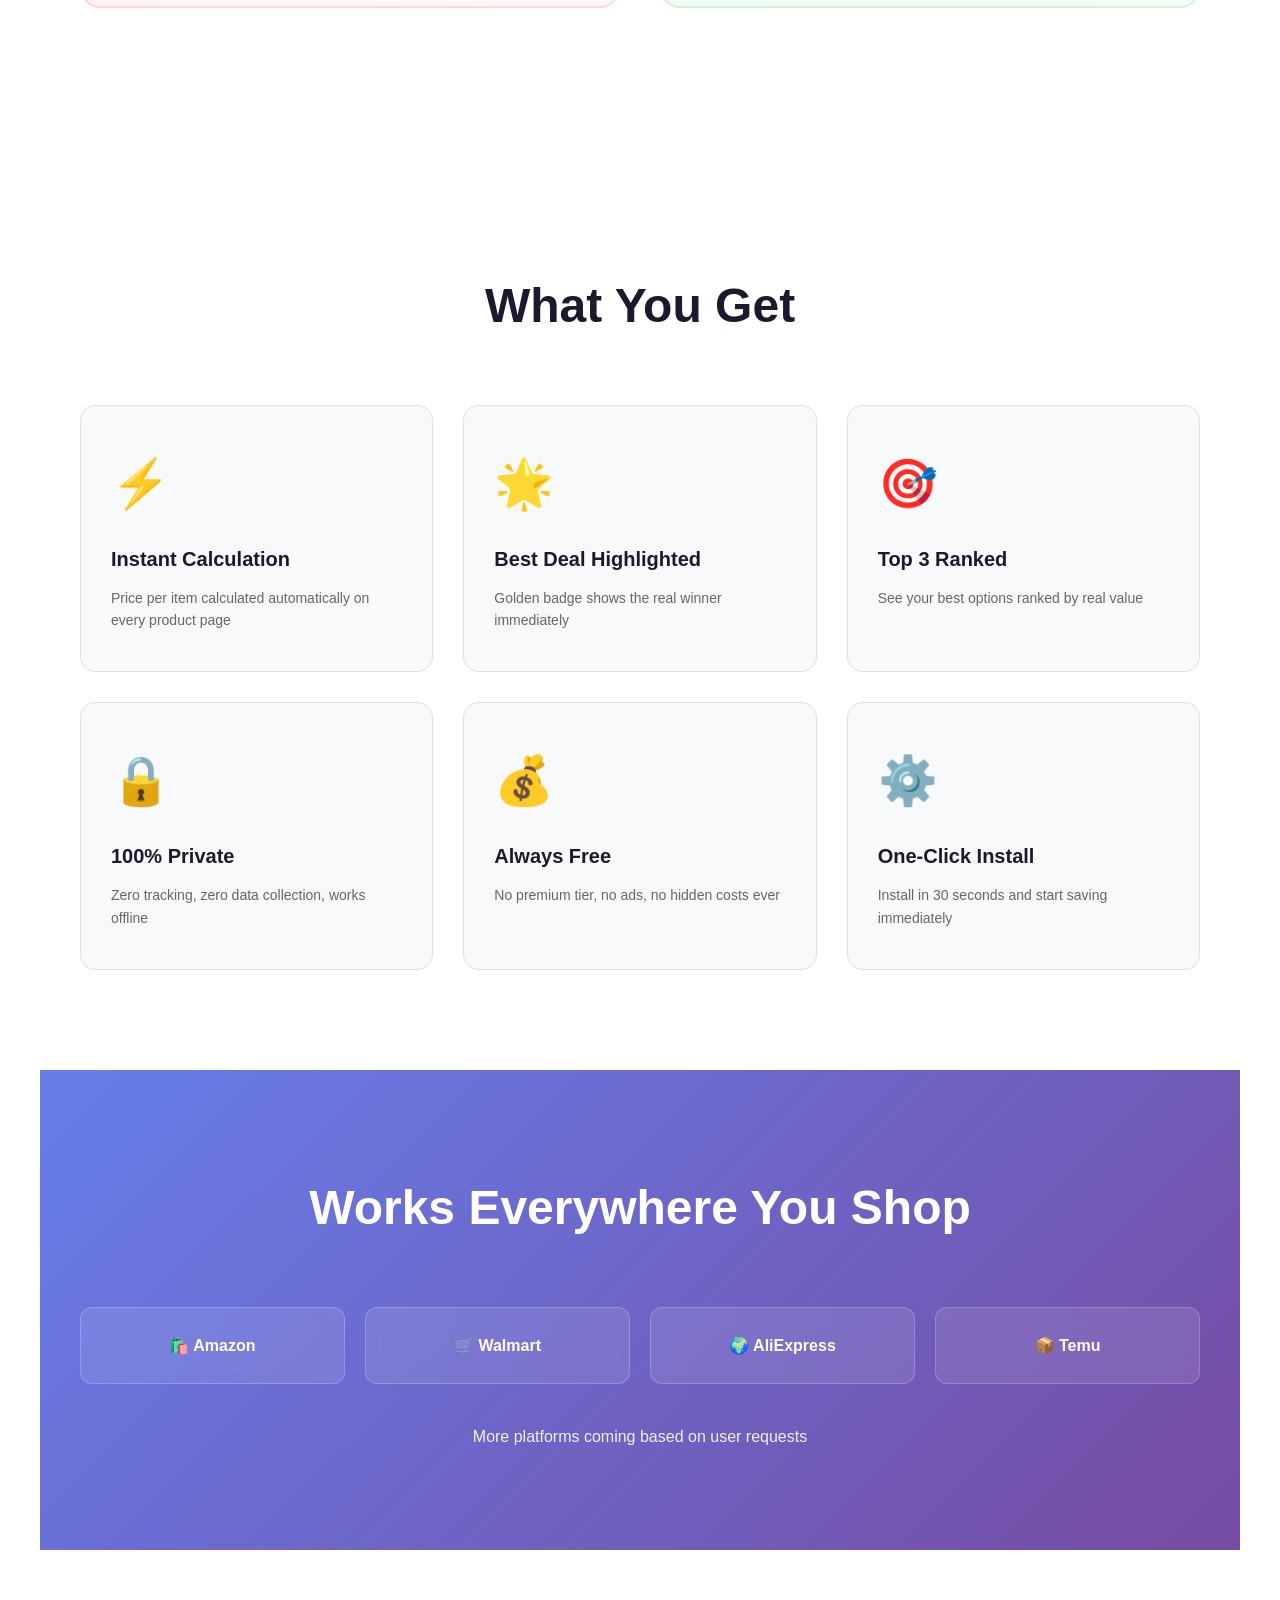
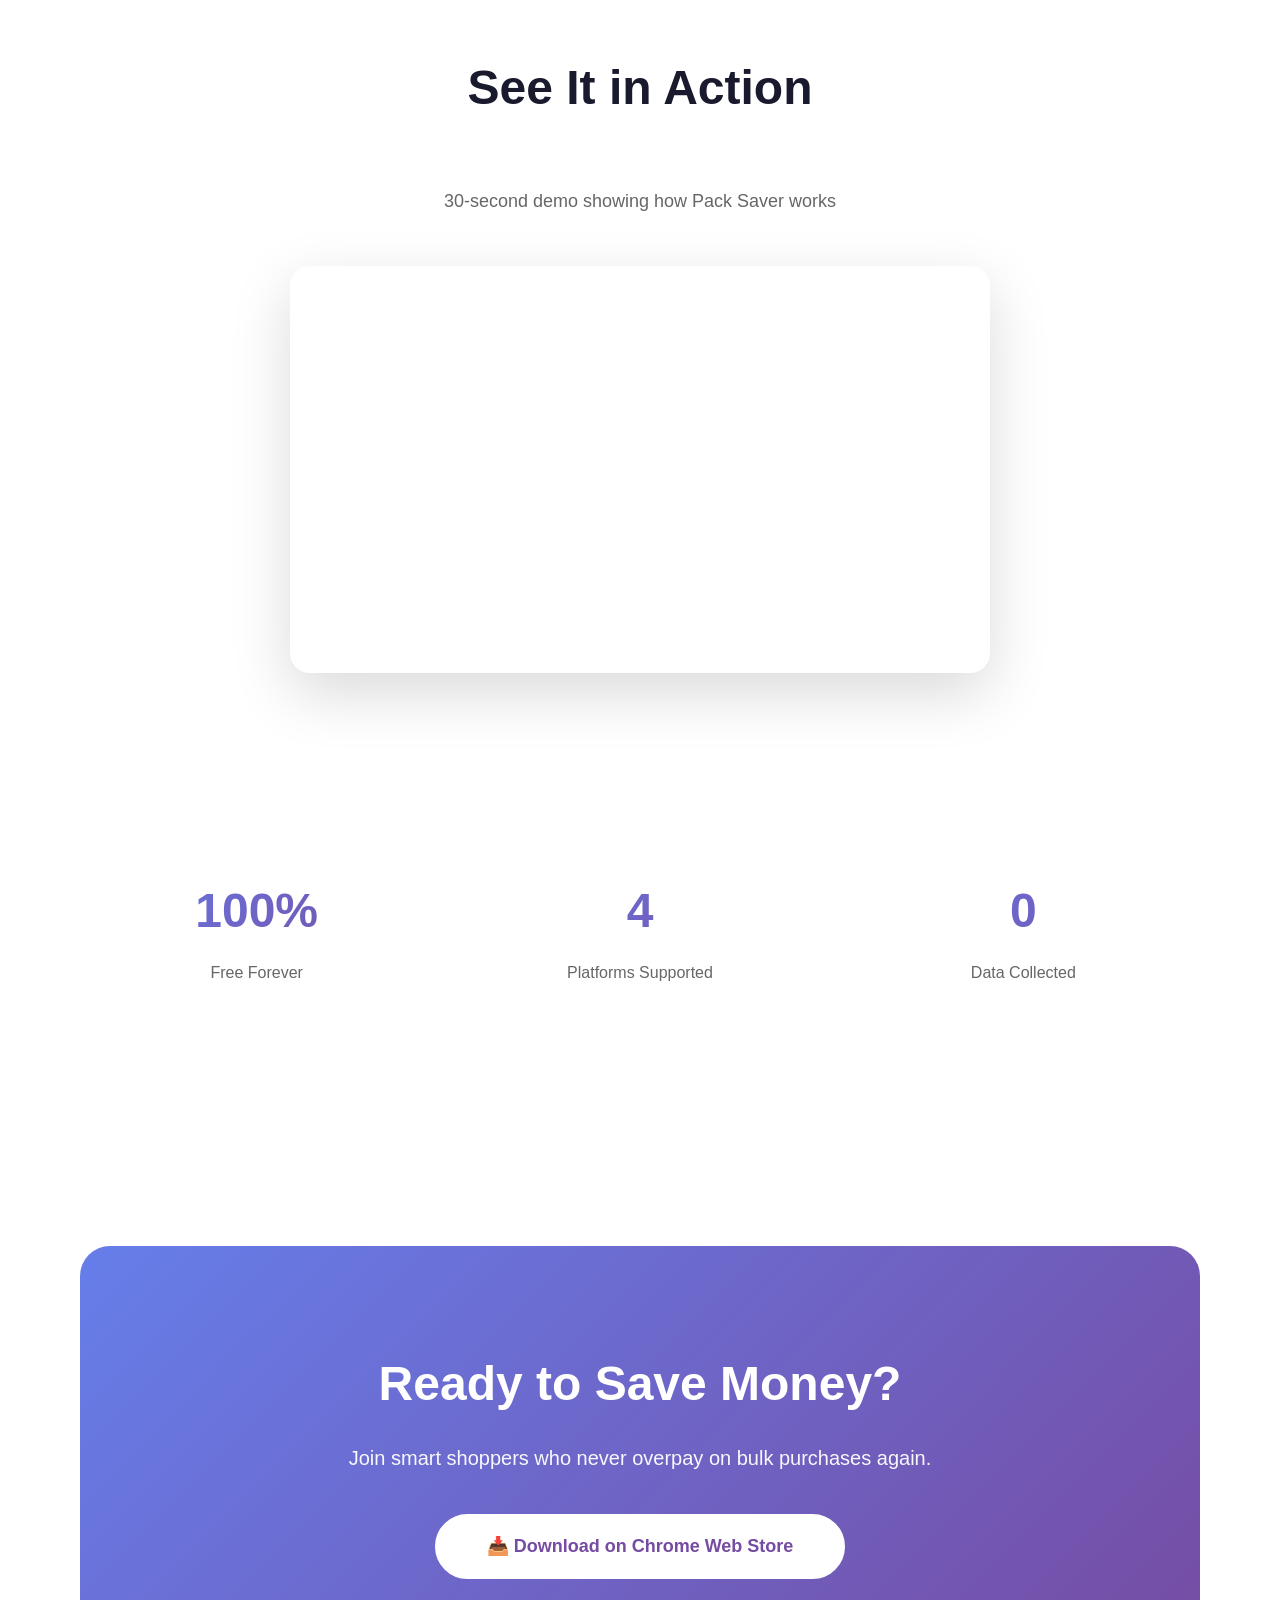
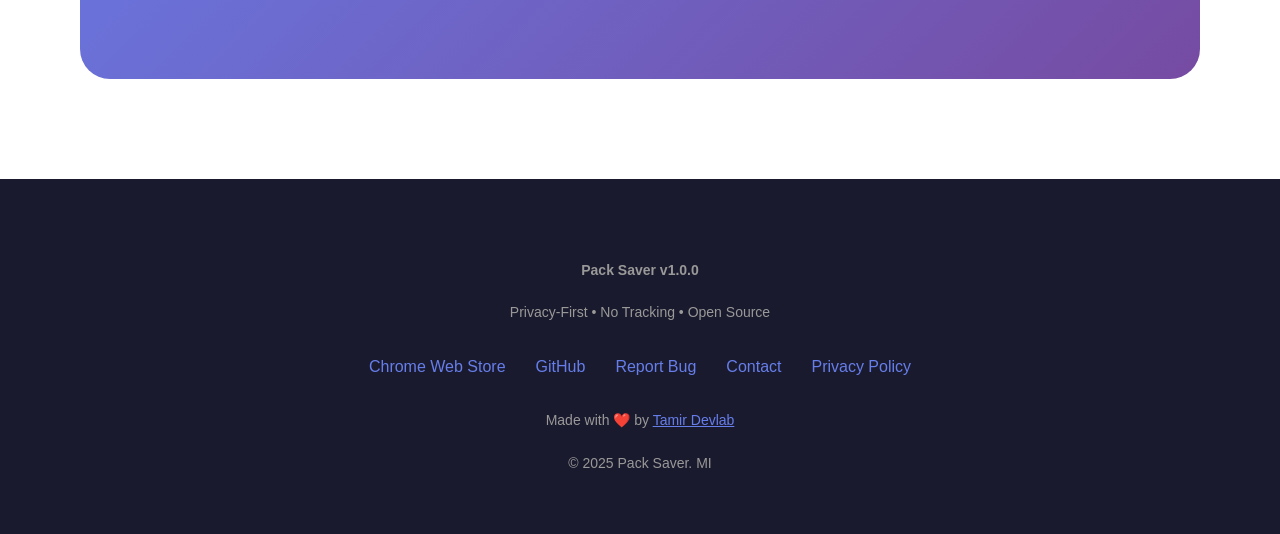
==== commit 0d46cc5d: "Remove trophy emoji from featured text" ====
--- a/docs/index.html
+++ b/docs/index.html
@@ -574,8 +574,8 @@
     <section class="hero">
         <div class="hero-content">
             <div class="featured-badge-container">
-                <img src="https://raw.githubusercontent.com/tamir-br/Pack-Saver/main/docs/featured-badge.jpg" alt="Featured on Chrome Web Store" class="featured-badge">
-                <span class="featured-text">🏆 Featured on Chrome Web Store</span>
+                <img src="https://raw.githubusercontent.com/tamir-br/Pack-Saver/main/docs/featured-badge.png" alt="Featured on Chrome Web Store" class="featured-badge">
+                <span class="featured-text">Featured on Chrome Web Store</span>
             </div>
             <h1>Never Overpay on <span class="highlight">Bulk Packs</span> Again</h1>
             <p class="hero-subtitle">E-commerce sites hide the real price. Pack Saver shows you the truth in seconds.</p>
